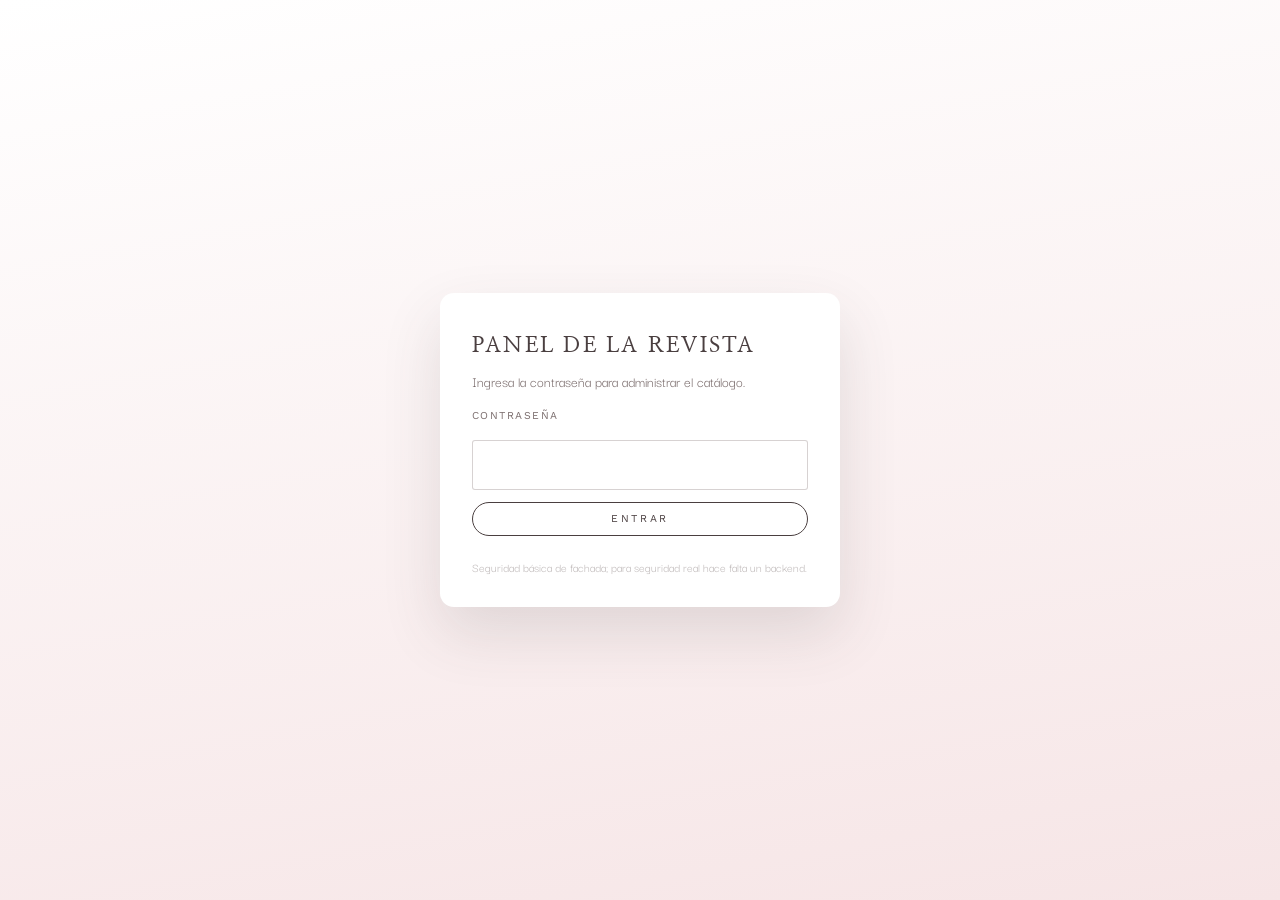
==== admin.html @ d322dc42 "Revista digital BY VAL: flipbook 3D, panel de administracion y compositor editorial Co-Authored-By: " ====
<!DOCTYPE html>
<html lang="es">
<head>
  <meta charset="UTF-8">
  <meta name="viewport" content="width=device-width, initial-scale=1">
  <title>Panel — Revista</title>
  <meta name="robots" content="noindex, nofollow">
  <link rel="icon" href="assets/favicon.svg" type="image/svg+xml">

  <link rel="preconnect" href="https://fonts.googleapis.com">
  <link rel="preconnect" href="https://fonts.gstatic.com" crossorigin>
  <link href="https://fonts.googleapis.com/css2?family=Caveat:wght@500;700&family=Darker+Grotesque:wght@300..700&family=Nanum+Myeongjo:wght@400;700&family=Work+Sans:wght@300..500&display=swap" rel="stylesheet">

  <!-- magazine.css primero: la vista previa usa exactamente los mismos estilos que la revista -->
  <link rel="stylesheet" href="css/magazine.css">
  <link rel="stylesheet" href="css/admin.css">
</head>
<body class="admin">

<!-- ══════════ LOGIN ══════════ -->
<!-- Seguridad básica de fachada: la clave vive en localStorage del navegador.
     Cualquiera con acceso al equipo puede verla. Para seguridad real
     hace falta un backend con usuarios y sesiones. -->
<section class="acceso" id="acceso">
  <form class="acceso__caja" id="formAcceso" autocomplete="off">
    <h1 class="acceso__titulo">Panel de la revista</h1>
    <p class="acceso__ayuda">Ingresa la contraseña para administrar el catálogo.</p>
    <label class="campo-rotulo" for="claveAcceso">Contraseña</label>
    <input class="campo" type="password" id="claveAcceso" required autocomplete="current-password">
    <p class="acceso__error" id="errorAcceso" hidden>Contraseña incorrecta.</p>
    <button class="boton boton--primario" type="submit">Entrar</button>
    <p class="acceso__nota">Seguridad básica de fachada; para seguridad real hace falta un backend.</p>
  </form>
</section>

<!-- ══════════ PANEL ══════════ -->
<div class="panel" id="panel" hidden>

  <aside class="lateral">
    <div class="lateral__marca">
      <span id="marcaLateral">Revista</span>
      <small>Panel</small>
    </div>
    <nav class="menu" aria-label="Secciones del panel">
      <button class="menu__item activo" data-vista="tablero">Resumen</button>
      <button class="menu__item" data-vista="productos">Productos</button>
      <button class="menu__item" data-vista="revista">Revista</button>
      <button class="menu__item" data-vista="ajustes">Ajustes</button>
      <button class="menu__item" data-vista="datos">Respaldo</button>
    </nav>
    <div class="lateral__pie">
      <a class="enlace-sutil" href="index.html" target="_blank" rel="noopener">Ver la revista ↗</a>
      <button class="enlace-sutil" id="btnSalir">Cerrar sesión</button>
    </div>
  </aside>

  <main class="contenido">

    <!-- ── RESUMEN ── -->
    <section class="vista activa" id="vista-tablero">
      <header class="vista__cabecera">
        <h2>Resumen</h2>
        <p>Cómo va tu catálogo hoy.</p>
      </header>

      <div class="tarjetas" id="tarjetasResumen"></div>

      <div class="dos-columnas">
        <div class="bloque">
          <h3 class="bloque__titulo">Lo más mirado</h3>
          <ol class="ranking" id="rankingProductos"></ol>
        </div>
        <div class="bloque">
          <h3 class="bloque__titulo">Páginas más vistas</h3>
          <ol class="ranking" id="rankingPaginas"></ol>
        </div>
      </div>
    </section>

    <!-- ── PRODUCTOS ── -->
    <section class="vista" id="vista-productos">
      <header class="vista__cabecera">
        <h2>Productos</h2>
        <p>Crea, edita y organiza las prendas del catálogo.</p>
        <button class="boton boton--primario" id="btnNuevoProducto">Nueva prenda</button>
      </header>

      <div class="productos-diseno">
        <div class="bloque bloque--lista">
          <input class="campo campo--busca" type="search" id="filtroProductos" placeholder="Buscar prenda…">
          <ul class="lista-productos" id="listaProductos"></ul>
        </div>

        <div class="bloque bloque--editor" id="editorProducto" hidden>
          <form id="formProducto" autocomplete="off">
            <div class="editor-columnas">

              <div class="editor-campos">
                <div class="fila">
                  <label class="campo-rotulo" for="pNombre">Nombre</label>
                  <input class="campo" id="pNombre" required maxlength="60">
                </div>

                <div class="fila">
                  <label class="campo-rotulo" for="pCorta">
                    Descripción breve <span class="contador" id="contadorCorta">0/90</span>
                  </label>
                  <input class="campo" id="pCorta" maxlength="90">
                </div>

                <div class="fila">
                  <label class="campo-rotulo" for="pLarga">Descripción larga</label>
                  <textarea class="campo" id="pLarga" rows="4"></textarea>
                </div>

                <div class="fila fila--doble">
                  <div>
                    <label class="campo-rotulo" for="pPrecio">Precio</label>
                    <input class="campo" id="pPrecio" type="number" min="0" step="1000" required>
                  </div>
                  <div>
                    <label class="campo-rotulo" for="pAntes">Precio anterior</label>
                    <input class="campo" id="pAntes" type="number" min="0" step="1000">
                  </div>
                </div>

                <div class="fila fila--doble">
                  <div>
                    <label class="campo-rotulo" for="pCategoria">Categoría</label>
                    <input class="campo" id="pCategoria" list="categorias">
                    <datalist id="categorias"></datalist>
                  </div>
                  <div>
                    <label class="campo-rotulo" for="pStock">Stock</label>
                    <input class="campo" id="pStock" type="number" min="0" step="1">
                  </div>
                </div>

                <div class="fila">
                  <label class="campo-rotulo" for="pTallas">Tallas <small>(separadas por coma)</small></label>
                  <input class="campo" id="pTallas" placeholder="XS, S, M, L">
                </div>

                <div class="fila">
                  <span class="campo-rotulo">Colores</span>
                  <div class="colores-editor" id="coloresEditor"></div>
                  <div class="color-nuevo">
                    <input type="color" id="colorHex" value="#E8829B" aria-label="Elegir color">
                    <input class="campo" id="colorNombre" placeholder="Nombre del color">
                    <button class="boton boton--linea" type="button" id="btnAgregarColor">Agregar</button>
                  </div>
                </div>

                <div class="fila fila--doble">
                  <div>
                    <label class="campo-rotulo" for="pEtiqueta">Etiqueta</label>
                    <select class="campo" id="pEtiqueta">
                      <option value="">Sin etiqueta</option>
                      <option>Nuevo</option>
                      <option>Últimas unidades</option>
                      <option>Oferta</option>
                    </select>
                  </div>
                  <div>
                    <span class="campo-rotulo">Visible</span>
                    <label class="interruptor">
                      <input type="checkbox" id="pVisible" checked>
                      <span></span> Se muestra en la revista
                    </label>
                  </div>
                </div>

                <div class="fila">
                  <span class="campo-rotulo">Fotos</span>
                  <div class="soltar" id="zonaSoltar" tabindex="0" role="button"
                       aria-label="Arrastra fotos aquí o toca para elegirlas">
                    <p>Arrastra tus fotos aquí</p>
                    <small>o toca para elegirlas · se ajustan solas a 1600 px</small>
                    <input type="file" id="archivoFotos" accept="image/*" multiple hidden>
                  </div>
                  <ul class="galeria" id="galeriaFotos"></ul>
                </div>

                <div class="acciones-editor">
                  <button class="boton boton--primario" type="submit">Guardar</button>
                  <button class="boton boton--linea" type="button" id="btnDuplicarProducto">Duplicar</button>
                  <button class="boton boton--peligro" type="button" id="btnBorrarProducto">Eliminar</button>
                  <button class="boton boton--linea" type="button" id="btnCancelarProducto">Cerrar</button>
                </div>
              </div>

              <div class="editor-vista">
                <span class="campo-rotulo">Vista previa en vivo</span>
                <div class="marco-previa">
                  <div class="previa" id="previaProducto"></div>
                </div>
              </div>

            </div>
          </form>
        </div>
      </div>
    </section>

    <!-- ── REVISTA (constructor de páginas) ── -->
    <section class="vista" id="vista-revista">
      <header class="vista__cabecera">
        <h2>Revista</h2>
        <p>Arrastra las páginas para cambiar el orden. El número de página se recalcula solo.</p>
        <div class="cabecera-acciones">
          <select class="campo campo--corto" id="tipoNuevaPagina">
            <option value="producto">Producto</option>
            <option value="editorial">Editorial</option>
            <option value="doble">Doble (lookbook)</option>
            <option value="indice">Índice</option>
            <option value="portada">Portada</option>
            <option value="contraportada">Contraportada</option>
          </select>
          <button class="boton boton--primario" id="btnAgregarPagina">Agregar página</button>
        </div>
      </header>

      <div class="dos-columnas dos-columnas--revista">
        <ol class="lista-paginas" id="listaPaginas"></ol>
        <div class="bloque bloque--editor" id="editorPagina" hidden>
          <h3 class="bloque__titulo" id="tituloEditorPagina">Página</h3>
          <div class="fila">
            <label class="campo-rotulo" for="pgSeccion">Nombre de la sección</label>
            <input class="campo" id="pgSeccion">
          </div>
          <div class="fila" data-solo="portada indice doble">
            <label class="campo-rotulo" for="pgTitulo">Título</label>
            <input class="campo" id="pgTitulo">
          </div>
          <div class="fila" data-solo="doble">
            <label class="campo-rotulo" for="pgSubtitulo">Subtítulo</label>
            <input class="campo" id="pgSubtitulo">
          </div>
          <div class="fila" data-solo="obsoleto">
            <label class="campo-rotulo" for="pgCita">Frase destacada</label>
            <input class="campo" id="pgCita">
          </div>
          <div class="fila" data-solo="obsoleto">
            <label class="campo-rotulo" for="pgTexto">Texto</label>
            <textarea class="campo" id="pgTexto" rows="5"></textarea>
          </div>
          <div class="fila" data-solo="obsoleto">
            <label class="campo-rotulo" for="pgFirma">Firma</label>
            <input class="campo" id="pgFirma">
          </div>
          <div class="fila" data-solo="producto">
            <label class="campo-rotulo" for="pgProducto">Prenda de esta página</label>
            <select class="campo" id="pgProducto"></select>
          </div>
          <div class="fila" data-solo="doble">
            <span class="campo-rotulo">Prendas del lookbook (hasta 4)</span>
            <div class="selector-multiple" id="pgProductos"></div>
          </div>
          <div class="fila" data-solo="portada editorial contraportada">
            <span class="campo-rotulo">Foto de fondo</span>
            <div class="soltar soltar--chica" id="zonaSoltarPagina" tabindex="0" role="button"
                 aria-label="Arrastra una foto de fondo">
              <p>Arrastra una foto</p>
              <input type="file" id="archivoPagina" accept="image/*" hidden>
            </div>
            <div class="previa-fondo" id="previaFondoPagina"></div>
          </div>
          <!-- ── COMPOSITOR EDITORIAL ── -->
          <div class="fila" data-solo="editorial">
            <span class="campo-rotulo">Diseño de la página</span>

            <div class="compositor">
              <div class="compositor__lienzo" id="lienzoEditor" tabindex="0"
                   aria-label="Lienzo de la página: arrastra los bloques para moverlos"></div>

              <div class="compositor__barra">
                <select class="campo campo--corto" id="plantillaPagina">
                  <option value="">Empezar desde una plantilla…</option>
                </select>
                <button class="boton boton--linea" type="button" id="btnAgregarTexto">+ Texto</button>
                <button class="boton boton--linea" type="button" id="btnAgregarFoto">+ Foto</button>
              </div>

              <div class="compositor__fondo">
                <div class="fila--doble">
                  <div>
                    <label class="campo-rotulo" for="fondoColor">Color de fondo</label>
                    <select class="campo" id="fondoColor"></select>
                  </div>
                  <div>
                    <label class="campo-rotulo" for="fondoVelo">Aclarar la foto de fondo</label>
                    <input class="rango" type="range" id="fondoVelo" min="0" max="90" step="5">
                  </div>
                </div>
              </div>

              <!-- Controles del bloque seleccionado -->
              <div class="inspector" id="inspector" hidden>
                <div class="inspector__cabecera">
                  <strong id="inspectorTitulo">Bloque</strong>
                  <span class="inspector__acciones">
                    <button class="mini" type="button" id="btnBloqueAtras" title="Enviar atrás">⤓</button>
                    <button class="mini" type="button" id="btnBloqueFrente" title="Traer al frente">⤒</button>
                    <button class="mini" type="button" id="btnBloqueCopiar" title="Duplicar">⧉</button>
                    <button class="mini mini--peligro" type="button" id="btnBloqueBorrar" title="Eliminar">🗑</button>
                  </span>
                </div>

                <div data-bloque="texto">
                  <label class="campo-rotulo" for="bqTexto">Texto <small>(Enter parte la línea)</small></label>
                  <textarea class="campo" id="bqTexto" rows="3"></textarea>
                  <div class="fila--doble" style="margin-top:12px">
                    <div>
                      <label class="campo-rotulo" for="bqEstilo">Tipografía</label>
                      <select class="campo" id="bqEstilo"></select>
                    </div>
                    <div>
                      <label class="campo-rotulo" for="bqColor">Color de letra</label>
                      <select class="campo" id="bqColor"></select>
                    </div>
                  </div>
                  <div class="fila--doble" style="margin-top:12px">
                    <div>
                      <label class="campo-rotulo" for="bqTam">Tamaño <span id="valTam"></span></label>
                      <input class="rango" type="range" id="bqTam" min="1" max="30" step="0.5">
                    </div>
                    <div>
                      <label class="campo-rotulo" for="bqAlinear">Alineación</label>
                      <select class="campo" id="bqAlinear"></select>
                    </div>
                  </div>
                </div>

                <div data-bloque="foto">
                  <label class="campo-rotulo">Foto del bloque</label>
                  <div class="soltar soltar--chica" id="zonaSoltarBloque" tabindex="0" role="button"
                       aria-label="Arrastra una foto para este bloque">
                    <p>Arrastra una foto o toca aquí</p>
                    <input type="file" id="archivoBloque" accept="image/*" hidden>
                  </div>
                  <p class="bloque__texto" style="margin:8px 0 0">
                    Toca sobre la foto en el lienzo para elegir qué parte se ve.
                  </p>
                  <label class="interruptor" style="margin-top:10px">
                    <input type="checkbox" id="bqRedondo"><span></span> Recortar en círculo
                  </label>
                </div>

                <div class="fila--doble" style="margin-top:12px">
                  <div>
                    <label class="campo-rotulo" for="bqAncho">Ancho <span id="valAncho"></span></label>
                    <input class="rango" type="range" id="bqAncho" min="5" max="100" step="1">
                  </div>
                  <div>
                    <label class="campo-rotulo" for="bqRotar">Inclinación <span id="valRotar"></span></label>
                    <input class="rango" type="range" id="bqRotar" min="-20" max="20" step="1">
                  </div>
                </div>
                <div data-bloque="foto">
                  <label class="campo-rotulo" for="bqAlto">Alto <span id="valAlto"></span></label>
                  <input class="rango" type="range" id="bqAlto" min="5" max="100" step="1">
                </div>
              </div>
            </div>
          </div>

          <div class="fila">
            <label class="interruptor">
              <input type="checkbox" id="pgVisible" checked>
              <span></span> Página publicada
            </label>
          </div>
          <div class="acciones-editor">
            <button class="boton boton--primario" id="btnGuardarPagina">Guardar página</button>
            <button class="boton boton--linea" id="btnCerrarPagina">Cerrar</button>
          </div>
        </div>
      </div>
    </section>

    <!-- ── AJUSTES ── -->
    <section class="vista" id="vista-ajustes">
      <header class="vista__cabecera">
        <h2>Ajustes</h2>
        <p>Datos de tu marca y de contacto.</p>
      </header>

      <form class="bloque bloque--formulario" id="formAjustes" autocomplete="off">
        <div class="fila fila--doble">
          <div><label class="campo-rotulo" for="cMarca">Nombre de la marca</label><input class="campo" id="cMarca"></div>
          <div><label class="campo-rotulo" for="cTemporada">Temporada</label><input class="campo" id="cTemporada"></div>
        </div>
        <div class="fila">
          <label class="campo-rotulo" for="cLema">Lema de portada</label><input class="campo" id="cLema">
        </div>
        <div class="fila fila--doble">
          <div>
            <label class="campo-rotulo" for="cWhatsapp">WhatsApp <small>(indicativo + número, sin espacios)</small></label>
            <input class="campo" id="cWhatsapp" inputmode="numeric" placeholder="573001234567">
          </div>
          <div><label class="campo-rotulo" for="cCorreo">Correo</label><input class="campo" id="cCorreo" type="email"></div>
        </div>
        <div class="fila">
          <label class="campo-rotulo" for="cMensaje">
            Mensaje de WhatsApp <small>puedes usar {marca}, {producto} y {precio}</small>
          </label>
          <input class="campo" id="cMensaje">
        </div>
        <div class="fila fila--doble">
          <div><label class="campo-rotulo" for="cInstagram">Instagram</label><input class="campo" id="cInstagram"></div>
          <div><label class="campo-rotulo" for="cTiktok">TikTok</label><input class="campo" id="cTiktok"></div>
        </div>
        <div class="fila fila--doble">
          <div><label class="campo-rotulo" for="cCiudad">Ciudad</label><input class="campo" id="cCiudad"></div>
          <div><label class="campo-rotulo" for="cHorarios">Horarios</label><input class="campo" id="cHorarios"></div>
        </div>
        <div class="fila fila--doble">
          <div>
            <label class="campo-rotulo" for="cMoneda">Moneda</label>
            <select class="campo" id="cMoneda">
              <option value="COP">Peso colombiano (COP)</option>
              <option value="MXN">Peso mexicano (MXN)</option>
              <option value="ARS">Peso argentino (ARS)</option>
              <option value="CLP">Peso chileno (CLP)</option>
              <option value="PEN">Sol peruano (PEN)</option>
              <option value="USD">Dólar (USD)</option>
              <option value="EUR">Euro (EUR)</option>
            </select>
          </div>
          <div>
            <label class="campo-rotulo" for="cSegundos">Segundos por página en lectura automática</label>
            <input class="campo" id="cSegundos" type="number" min="2" max="30">
          </div>
        </div>

        <h3 class="bloque__titulo">Contraseña del panel</h3>
        <div class="fila fila--doble">
          <div><label class="campo-rotulo" for="cClave1">Nueva contraseña</label><input class="campo" id="cClave1" type="password" autocomplete="new-password"></div>
          <div><label class="campo-rotulo" for="cClave2">Repítela</label><input class="campo" id="cClave2" type="password" autocomplete="new-password"></div>
        </div>

        <div class="acciones-editor">
          <button class="boton boton--primario" type="submit">Guardar ajustes</button>
        </div>
      </form>
    </section>

    <!-- ── RESPALDO ── -->
    <section class="vista" id="vista-datos">
      <header class="vista__cabecera">
        <h2>Respaldo</h2>
        <p>Publica tu catálogo, guarda una copia o pásala a otro computador.</p>
      </header>

      <div class="bloque" style="margin-bottom:22px">
        <h3 class="bloque__titulo">Publicar para compartir el link</h3>
        <p class="bloque__texto">
          Tus prendas viven en <strong>este</strong> navegador. Para que se vean en
          el celular de tus clientas hay que publicarlas. Son tres pasos:
        </p>
        <ol class="pasos">
          <li>Toca <strong>Generar datos.json</strong>. Se descarga un archivo.</li>
          <li>Mételo en la carpeta del proyecto, al lado de <code>index.html</code>.</li>
          <li>Vuelve a subir la carpeta a Netlify. Listo: el link ya muestra tu catálogo.</li>
        </ol>
        <button class="boton boton--primario" id="btnPublicar">Generar datos.json</button>
        <p class="bloque__texto" id="pesoPublicar" style="margin:12px 0 0"></p>
      </div>

      <div class="dos-columnas">
        <div class="bloque">
          <h3 class="bloque__titulo">Exportar</h3>
          <p class="bloque__texto">Descarga un archivo <code>.json</code> con productos, páginas, ajustes y fotos.</p>
          <button class="boton boton--primario" id="btnExportar">Descargar respaldo</button>
        </div>
        <div class="bloque">
          <h3 class="bloque__titulo">Importar</h3>
          <p class="bloque__texto">Reemplaza el contenido actual con el de un respaldo.</p>
          <input type="file" id="archivoImportar" accept="application/json" hidden>
          <button class="boton boton--linea" id="btnImportar">Elegir archivo…</button>
        </div>
      </div>

      <div class="bloque bloque--peligro">
        <h3 class="bloque__titulo">Volver al contenido de ejemplo</h3>
        <p class="bloque__texto">Borra tus productos y páginas y deja la revista como venía al principio.</p>
        <button class="boton boton--peligro" id="btnRestablecer">Restablecer</button>
      </div>
    </section>

  </main>
</div>

<!-- ══════════ MODAL DE RECORTE ══════════ -->
<div class="modal" id="modalRecorte" role="dialog" aria-modal="true" aria-labelledby="tituloRecorte" hidden>
  <div class="modal__caja">
    <button class="modal__cerrar" data-cerrar aria-label="Cerrar">&times;</button>
    <h2 class="modal__titulo" id="tituloRecorte">Ajusta la foto</h2>
    <p class="modal__ayuda">Arrastra la imagen para elegir qué parte se ve. Relación de revista 3:4.</p>
    <div class="recorte" id="marcoRecorte">
      <img id="imgRecorte" alt="Foto que estás recortando">
    </div>
    <label class="campo-rotulo" for="zoomRecorte">Acercar</label>
    <input type="range" id="zoomRecorte" min="100" max="260" value="100" class="rango">
    <div class="modal__pie">
      <span class="modal__total" id="infoRecorte"></span>
      <button class="boton boton--primario" id="btnAplicarRecorte">Usar esta foto</button>
    </div>
  </div>
</div>

<!-- ══════════ MODAL DE CONFIRMACIÓN ══════════ -->
<div class="modal" id="modalConfirmar" role="dialog" aria-modal="true" aria-labelledby="tituloConfirmar" hidden>
  <div class="modal__caja modal__caja--angosta">
    <h2 class="modal__titulo" id="tituloConfirmar">¿Seguro?</h2>
    <p class="modal__ayuda" id="textoConfirmar"></p>
    <div class="modal__pie modal__pie--derecha">
      <button class="boton boton--linea" id="btnNo">Cancelar</button>
      <button class="boton boton--peligro" id="btnSi">Sí, continuar</button>
    </div>
  </div>
</div>

<div class="tostadas" id="tostadas" role="status" aria-live="polite"></div>

<script type="module" src="js/admin.js"></script>
</body>
</html>
---- css/magazine.css ----
/* ═══════════════════════════════════════════════════════════════
   REVISTA DIGITAL — maquetación y motor visual de páginas
   Identidad tomada de byvalstore.com: fondo claro, tipografía
   Nanum Myeongjo + Darker Grotesque, rosa palo y grises cálidos.
   Todos los colores viven en :root. No escribir colores sueltos.
   ═══════════════════════════════════════════════════════════════ */

:root{
  /* ── Paleta BY VAL, en clave pastel ────────────────────────── */
  --rosa-palo:   #F2D8D8;   /* color de marca */
  --rosa-claro:  #FCEFEF;   /* fondos muy suaves */
  --crema:       #FDF6F0;   /* blanco cálido */
  --lila:        #E9DDF3;   /* pastel */
  --cielo:       #DCE8F5;   /* pastel */
  --menta:       #DFEEE5;   /* pastel */
  --mantequilla: #FBEBCB;   /* pastel */
  --gris-marca:  #7A6C6C;   /* secundario, rótulos, botones */
  --tinta:       #4A3F40;   /* texto principal */
  --papel:       #FFFFFF;   /* la hoja de la revista */
  --acento:      #A4626F;   /* rosa profundo: precios y énfasis */
  --vivo:        #E8845E;   /* durazno quemado: etiquetas de oferta */

  /* ── Derivados con transparencia (siempre por variable) ────── */
  --tinta-04: rgba(74,63,64,.04);
  --tinta-08: rgba(74,63,64,.08);
  --tinta-14: rgba(74,63,64,.14);
  --tinta-22: rgba(74,63,64,.22);
  --tinta-40: rgba(74,63,64,.40);
  --tinta-60: rgba(74,63,64,.60);
  --tinta-85: rgba(74,63,64,.85);

  --papel-14: rgba(255,255,255,.14);
  --papel-40: rgba(255,255,255,.40);
  --papel-70: rgba(255,255,255,.70);
  --papel-92: rgba(255,255,255,.92);

  --rosa-40:  rgba(242,216,216,.40);
  --rosa-75:  rgba(242,216,216,.75);
  --gris-14:  rgba(122,108,108,.16);
  --gris-28:  rgba(122,108,108,.30);
  --gris-45:  rgba(122,108,108,.48);

  /* Velo claro sobre las fotos: aclara en vez de oscurecer */
  --velo-claro: linear-gradient(to top,
                  rgba(255,255,255,.92) 0%,
                  rgba(252,239,239,.62) 42%,
                  rgba(255,255,255,.10) 78%,
                  transparent 100%);
  --velo-modal: rgba(74,63,64,.32);

  /* Fondo de la escena: blanco que cae en rosa palo */
  --fondo-a: #FFFFFF;
  --fondo-b: #FDF7F7;
  --fondo-c: #F6E5E6;

  /* Sombras suaves, nunca duras */
  --sombra-suave: 0 10px 30px var(--tinta-08);
  --sombra-libro: 0 26px 60px var(--tinta-14);

  /* ── Medidas y ritmo ───────────────────────────────────────── */
  --dur-hoja: 800ms;
  --ease-hoja: cubic-bezier(.645,.045,.355,1);
  --radio: 3px;
  --radio-suave: 14px;

  /* Alto que ocupan las barras de arriba y abajo. Bájalo si quieres
     la revista todavía más grande; súbelo si te queda apretada. */
  --cromo: 112px;

  /* ── Tipografías BY VAL ────────────────────────────────────── */
  --serif:    "Nanum Myeongjo", Georgia, serif;      /* titulares de revista */
  --sans:     "Darker Grotesque", system-ui, sans-serif;  /* texto corrido */
  --etiqueta: "Work Sans", system-ui, sans-serif;    /* rótulos en mayúsculas */
  --mano:     "Caveat", "Segoe Script", cursive;     /* caligrafía */

  color-scheme: light;
}

/* Propiedad animable que impulsa la sombra dinámica de la hoja */
@property --p{ syntax:'<number>'; inherits:true; initial-value:0; }

*, *::before, *::after{ box-sizing:border-box; }

/* Varias reglas de abajo usan display:grid/flex, que le ganaría al atributo
   [hidden]. Esta línea garantiza que "hidden" siempre esconda de verdad. */
[hidden]{ display:none !important; }

html,body{ height:100%; }

body{
  margin:0;
  font-family:var(--sans);
  font-size:17px;                     /* Darker Grotesque es estrecha: pide cuerpo */
  color:var(--tinta);
  background:linear-gradient(170deg, var(--fondo-a) 0%, var(--fondo-b) 55%, var(--fondo-c) 100%);
  overflow:hidden;
  -webkit-tap-highlight-color:transparent;
}

button{ font-family:inherit; color:inherit; }

:focus-visible{
  outline:2px solid var(--acento);
  outline-offset:3px;
  border-radius:var(--radio);
}

/* ═══════════ PANTALLA DE CARGA ═══════════ */
.cargando{
  position:fixed; inset:0; z-index:90;
  display:grid; place-content:center; justify-items:center; gap:22px;
  background:var(--papel);
  transition:opacity .6s ease, visibility .6s;
}
.cargando.oculta{ opacity:0; visibility:hidden; }
.cargando__logo{ width:170px; height:100px; }
.cargando__logo .trazo{
  fill:none; stroke:var(--tinta); stroke-width:3;
  stroke-linecap:round; stroke-linejoin:round;
  stroke-dasharray:400; stroke-dashoffset:400;
  animation:dibujar 1.8s var(--ease-hoja) forwards;
}
.cargando__logo .trazo--2{ animation-delay:.35s; stroke:var(--gris-marca); }
@keyframes dibujar{ to{ stroke-dashoffset:0; } }
.cargando__texto{
  margin:0; font-family:var(--etiqueta);
  font-size:.72rem; letter-spacing:.32em; text-transform:uppercase;
  color:var(--gris-marca);
}
.cargando__barra{ width:180px; height:2px; background:var(--rosa-palo); overflow:hidden; }
.cargando__barra span{
  display:block; height:100%; width:40%; background:var(--gris-marca);
  animation:correr 1.2s ease-in-out infinite;
}
@keyframes correr{ 0%{transform:translateX(-100%)} 100%{transform:translateX(350%)} }

/* ═══════════ ESTRUCTURA GENERAL ═══════════ */
.escena{
  position:fixed; inset:0;
  display:grid; grid-template-rows:auto 1fr auto;
  opacity:0; transition:opacity .5s ease;
}
.escena.visible{ opacity:1; }

.barra{
  display:flex; align-items:center; gap:12px;
  padding:9px clamp(10px, 2.5vw, 26px);
  z-index:20;
}
.barra--arriba{ justify-content:space-between; }
.barra--abajo{ justify-content:center; gap:16px; }

.barra__marca{
  font-family:var(--serif); font-weight:700;
  font-size:clamp(.95rem, 2vw, 1.2rem);
  letter-spacing:.3em; text-transform:uppercase; color:var(--tinta);
  white-space:nowrap; overflow:hidden; text-overflow:ellipsis;
}
.barra__acciones{ display:flex; gap:4px; flex-wrap:wrap; justify-content:flex-end; }

.icono{
  position:relative;
  width:36px; height:36px; display:grid; place-items:center;
  border:1px solid var(--gris-14); border-radius:50%;
  background:transparent; cursor:pointer; color:var(--gris-marca);
  transition:background .25s ease, border-color .25s ease, color .25s ease;
}
.icono:hover{ background:var(--rosa-palo); border-color:var(--rosa-palo); color:var(--tinta); }
.icono svg{ width:17px; height:17px; fill:none; stroke:currentColor; stroke-width:1.5; stroke-linecap:round; stroke-linejoin:round; }
.icono.activo{ background:var(--gris-marca); border-color:var(--gris-marca); color:var(--papel); }
.icono.mudo .ondas{ opacity:.15; }
.icono__globo{
  position:absolute; top:-3px; right:-3px; min-width:17px; height:17px; padding:0 4px;
  display:grid; place-items:center; border-radius:9px;
  background:var(--acento); color:var(--papel);
  font-family:var(--etiqueta); font-size:.6rem; font-weight:500;
}

.texto-boton{
  background:none; border:none; cursor:pointer; font-family:var(--etiqueta);
  font-size:.66rem; letter-spacing:.22em; text-transform:uppercase;
  color:var(--gris-marca); transition:color .25s ease;
}
.texto-boton:hover{ color:var(--tinta); }

/* ═══════════ ESCENARIO Y LIBRO ═══════════ */
.escenario{
  position:relative;
  display:grid; place-items:center;
  padding:0 clamp(4px, 3vw, 56px);
  perspective:2600px;
  perspective-origin:50% 45%;
  overflow:hidden;
}

/* El libro toma toda la altura que le dejan las barras.
   Dos páginas 3:4 lado a lado = una proporción 3:2. */
.libro-marco{
  position:relative;
  width:min(98vw, calc((100dvh - var(--cromo)) * 1.5));
  aspect-ratio:3 / 2;
  transform-style:preserve-3d;
}

.libro{
  position:absolute; inset:0;
  transform-style:preserve-3d;
  transition:transform var(--dur-hoja) var(--ease-hoja);
  outline-offset:8px;
}
/* Libro cerrado: la portada ocupa la mitad derecha, así que corremos
   el libro media página a la izquierda para que quede centrada. */
.libro.cerrado{ transform:translateX(-25%); }
.libro.terminado{ transform:translateX(25%); }

.libro__sombra{
  position:absolute; left:8%; right:8%; bottom:-4%; height:7%;
  background:radial-gradient(50% 50% at 50% 50%, var(--tinta-22), transparent 72%);
  filter:blur(14px); pointer-events:none;
}

/* --- LA HOJA --- */
.hoja{
  position:absolute; top:0; left:50%;
  width:50%; height:100%;
  transform-origin:left center;
  transform-style:preserve-3d;
  transition:transform var(--dur-hoja) var(--ease-hoja), --p var(--dur-hoja) var(--ease-hoja);
  --p:0;
}
.hoja.pasada{ transform:rotateY(-180deg); --p:1; }
.hoja.arrastrando{ transition:none; visibility:visible !important; }
.hoja.animando{ will-change:transform; }

/* Modo móvil: una sola página por hoja, a ancho completo */
.libro.simple .hoja{ left:0; width:100%; }
.libro.simple.cerrado,
.libro.simple.terminado{ transform:none; }

.cara{
  position:absolute; inset:0;
  backface-visibility:hidden;
  -webkit-backface-visibility:hidden;
  overflow:hidden;
  background:var(--papel);
  box-shadow:inset 0 0 40px var(--tinta-04);
}
.cara--frente{ border-radius:0 var(--radio-suave) var(--radio-suave) 0; }
.cara--reverso{ transform:rotateY(180deg); border-radius:var(--radio-suave) 0 0 var(--radio-suave); }
.libro.simple .cara--frente{ border-radius:var(--radio-suave); }

/* Curvatura de papel: el lomo se oscurece hacia el centro del libro */
.cara::after{
  content:''; position:absolute; inset:0; pointer-events:none; z-index:6;
  background:linear-gradient(to left, var(--tinta-14) 0%, transparent 9%, transparent 100%);
}
.cara--frente::after{ background:linear-gradient(to right, var(--tinta-14) 0%, transparent 9%, transparent 100%); }

/* Textura de papel (ruido SVG, opacidad muy baja) */
.cara::before{
  content:''; position:absolute; inset:0; pointer-events:none; z-index:5; opacity:.035;
  background-image:url("data:image/svg+xml,%3Csvg xmlns='http://www.w3.org/2000/svg' width='140' height='140'%3E%3Cfilter id='r'%3E%3CfeTurbulence type='fractalNoise' baseFrequency='.85' numOctaves='3'/%3E%3C/filter%3E%3Crect width='140' height='140' filter='url(%23r)'/%3E%3C/svg%3E");
}

/* Sombra dinámica que barre la hoja durante el giro */
.hoja__brillo{
  position:absolute; inset:0; z-index:7; pointer-events:none;
  background:linear-gradient(to left, var(--tinta-40), transparent 55%);
  opacity:calc(var(--p) * 1.6);
}
.cara--reverso .hoja__brillo{
  background:linear-gradient(to right, var(--tinta-40), transparent 55%);
  opacity:calc((1 - var(--p)) * 1.6);
}

/* ═══════════ FLECHAS ═══════════ */
.flecha{
  position:absolute; top:50%; transform:translateY(-50%);
  width:46px; height:46px; display:grid; place-items:center;
  border:1px solid var(--gris-14); border-radius:50%;
  background:var(--papel-92); cursor:pointer; z-index:15; color:var(--gris-marca);
  transition:background .25s ease, transform .25s ease, opacity .25s ease, color .25s ease;
}
.flecha:hover{ background:var(--rosa-palo); color:var(--tinta); transform:translateY(-50%) scale(1.08); }
.flecha svg{ width:22px; height:22px; fill:none; stroke:currentColor; stroke-width:1.3; stroke-linecap:round; stroke-linejoin:round; }
.flecha--izq{ left:clamp(2px, 1vw, 14px); }
.flecha--der{ right:clamp(2px, 1vw, 14px); }
.flecha[disabled]{ opacity:.2; pointer-events:none; }

/* ═══════════ DESLIZADOR DE PÁGINAS ═══════════ */
.barra__folio{
  font-family:var(--etiqueta); font-size:.66rem; letter-spacing:.18em;
  color:var(--gris-marca); min-width:74px; text-align:right; font-variant-numeric:tabular-nums;
}
.deslizador{ position:relative; flex:1; max-width:520px; }
.deslizador input[type=range]{
  width:100%; appearance:none; background:transparent; cursor:pointer; margin:0;
}
.deslizador input[type=range]::-webkit-slider-runnable-track{ height:2px; background:var(--gris-14); }
.deslizador input[type=range]::-moz-range-track{ height:2px; background:var(--gris-14); }
.deslizador input[type=range]::-webkit-slider-thumb{
  appearance:none; width:13px; height:13px; margin-top:-5.5px; border-radius:50%;
  background:var(--tinta); border:2px solid var(--papel);
  box-shadow:0 0 0 3px var(--rosa-75);
}
.deslizador input[type=range]::-moz-range-thumb{
  width:13px; height:13px; border-radius:50%;
  background:var(--tinta); border:2px solid var(--papel);
}
.miniatura{
  position:absolute; bottom:28px; width:120px; height:160px;
  transform:translateX(-50%);
  border:1px solid var(--gris-14); border-radius:var(--radio);
  background:var(--papel); overflow:hidden; pointer-events:none;
  box-shadow:var(--sombra-suave);
}
.miniatura__lienzo{ width:600px; height:800px; transform:scale(.2); transform-origin:top left; }

/* ═══════════ INVITACIÓN A ABRIR ═══════════ */
.invitacion{
  position:fixed; inset:0; z-index:40;
  display:grid; place-items:end center; padding-bottom:9vh;
  animation:aparecer .8s ease .2s both;
  pointer-events:none;              /* deja pasar los clics a la barra de arriba */
}
@keyframes aparecer{ from{opacity:0} to{opacity:1} }
.invitacion__boton{
  pointer-events:auto;
  display:flex; align-items:center; gap:14px;
  padding:12px 24px; border:none; background:none; cursor:pointer;
  font-family:var(--etiqueta);
  font-size:.7rem; letter-spacing:.34em; text-transform:uppercase;
  color:var(--tinta);
  animation:latir 2.4s ease-in-out infinite;
}
.invitacion__linea{ width:42px; height:1px; background:var(--gris-marca); }
@keyframes latir{ 0%,100%{opacity:.5} 50%{opacity:1} }

/* ═══════════════════════════════════════════════════════════════
   CONTENIDO DE LAS PÁGINAS
   ═══════════════════════════════════════════════════════════════ */
.pagina{
  position:absolute; inset:0; z-index:2;
  display:flex; flex-direction:column;
  color:var(--tinta); background:var(--papel);
  container-type:inline-size;
  font-size:clamp(12px, 2.8cqw, 19px);
}
.pagina__medio{ position:absolute; inset:0; overflow:hidden; }
.pagina__medio img{ width:100%; height:100%; object-fit:cover; display:block; }
.pagina__velo{
  position:absolute; inset:0;
  background:var(--velo-claro);
}

/* Filete fino interior de todas las páginas */
.pagina__filete{
  position:absolute; inset:3.5cqw; border:1px solid var(--gris-28);
  pointer-events:none; z-index:3;
}
/* Nombre de sección en vertical al margen */
.pagina__seccion{
  position:absolute; top:50%; left:1.6cqw; z-index:4;
  transform:translateY(-50%) rotate(180deg); writing-mode:vertical-rl;
  font-family:var(--etiqueta);
  font-size:.58em; letter-spacing:.4em; text-transform:uppercase;
  color:var(--gris-marca);
}
.pagina--par .pagina__seccion{
  left:auto; right:1.6cqw; transform:translateY(-50%); writing-mode:vertical-rl;
}
/* Número de página (folio) */
.pagina__folio{
  position:absolute; bottom:2.2cqw; left:50%; transform:translateX(-50%); z-index:4;
  font-family:var(--serif); font-size:.7em; letter-spacing:.16em; color:var(--gris-marca);
}
.pagina--oscura .pagina__seccion,
.pagina--oscura .pagina__folio{ color:var(--papel-70); }
.pagina--oscura .pagina__filete{ border-color:var(--papel-40); }

.pagina__cuerpo{
  position:relative; z-index:4; flex:1;
  display:flex; flex-direction:column;
  padding:7cqw 6.5cqw 8cqw;
}

/* --- Portada --- */
.portada{ color:var(--tinta); }
.portada__cuerpo{ justify-content:space-between; align-items:center; text-align:center; }
.portada__marca{
  font-family:var(--serif); font-weight:700;
  font-size:2.7em; line-height:1.05; letter-spacing:.2em; text-transform:uppercase;
  cursor:pointer; background:none; border:none; color:inherit;
  text-shadow:0 2px 24px var(--papel-92);
}
.portada__temporada{
  font-family:var(--etiqueta);
  font-size:.66em; letter-spacing:.46em; text-transform:uppercase; margin-top:1.4em;
  color:var(--acento);
}
.portada__pie{
  font-family:var(--etiqueta);
  font-size:.6em; letter-spacing:.3em; text-transform:uppercase; color:var(--gris-marca);
}
.portada__lema{
  font-family:var(--serif); font-size:1.15em; line-height:1.6; max-width:15em;
}

/* --- Índice --- */
.indice__titulo{
  font-family:var(--serif); font-weight:700;
  font-size:2em; letter-spacing:.14em; text-transform:uppercase; margin:0 0 .25em;
}
.indice__sub{
  font-family:var(--etiqueta);
  font-size:.62em; letter-spacing:.3em; text-transform:uppercase; color:var(--gris-marca);
  margin:0 0 2em;
}
.indice__lista{ list-style:none; margin:0; padding:0; display:flex; flex-direction:column; }
.indice__fila{
  display:flex; align-items:baseline; gap:.6em; width:100%;
  padding:.8em 0; background:none; border:none; border-bottom:1px solid var(--tinta-08);
  cursor:pointer; text-align:left; color:inherit;
  transition:color .25s ease, padding-left .25s ease;
}
.indice__fila:hover{ color:var(--acento); padding-left:.5em; }
.indice__nombre{ font-family:var(--serif); font-size:1.05em; }
.indice__puntos{ flex:1; border-bottom:1px dotted var(--gris-28); transform:translateY(-.25em); }
.indice__num{ font-family:var(--etiqueta); font-size:.78em; letter-spacing:.08em; color:var(--gris-marca); font-variant-numeric:tabular-nums; }

/* --- Editorial --- */
.editorial{ color:var(--tinta); }
.editorial__cuerpo{ justify-content:flex-end; }
.editorial__cita{
  font-family:var(--serif); font-size:1.75em; line-height:1.35;
  margin:0 0 .55em; max-width:12em;
  text-shadow:0 2px 20px var(--papel-92);
}
.editorial__texto{ font-size:.92em; line-height:1.7; max-width:22em; color:var(--gris-marca); }
.editorial__texto::first-letter{
  float:left; font-family:var(--serif); font-size:3em; line-height:.85;
  padding:.06em .14em 0 0; color:var(--acento);
}
.editorial__firma{
  margin-top:1.4em; font-family:var(--etiqueta);
  font-size:.6em; letter-spacing:.3em; text-transform:uppercase; color:var(--acento);
}

/* --- Producto --- */
.producto__foto{
  position:relative; flex:1; min-height:0; overflow:hidden;
  border-radius:var(--radio); background:var(--rosa-claro);
  cursor:zoom-in;
}
.producto__foto img{ width:100%; height:100%; object-fit:cover; display:block; }
.producto__etiqueta{
  position:absolute; top:.9em; left:.9em; z-index:3;
  padding:.4em .9em; border-radius:999px;
  background:var(--rosa-palo); color:var(--tinta);
  font-family:var(--etiqueta); font-size:.55em; letter-spacing:.2em; text-transform:uppercase;
}
.producto__corazon{
  position:absolute; top:.7em; right:.7em; z-index:3;
  width:2.2em; height:2.2em; display:grid; place-items:center;
  border:none; border-radius:50%; cursor:pointer;
  background:var(--papel-92); box-shadow:var(--sombra-suave);
  transition:transform .25s var(--ease-hoja);
}
.producto__corazon svg{ width:1.1em; height:1.1em; fill:none; stroke:var(--tinta); stroke-width:1.6; }
.producto__corazon.marcado svg{ fill:var(--acento); stroke:var(--acento); }
.producto__corazon.marcado{ animation:pulso .55s var(--ease-hoja); }
@keyframes pulso{ 0%{transform:scale(1)} 40%{transform:scale(1.35)} 100%{transform:scale(1)} }

/* Lupa de aumento en escritorio */
.lupa{
  position:absolute; width:9em; height:9em; border-radius:50%; z-index:4;
  border:2px solid var(--papel); box-shadow:var(--sombra-suave);
  background-repeat:no-repeat; pointer-events:none; opacity:0;
  transition:opacity .2s ease;
}
.producto__foto:hover .lupa{ opacity:1; }

.producto__info{ padding-top:1.2em; }
.producto__categoria{
  font-family:var(--etiqueta);
  font-size:.55em; letter-spacing:.34em; text-transform:uppercase; color:var(--gris-marca);
}
.producto__nombre{
  font-family:var(--serif); font-weight:700;
  font-size:1.7em; line-height:1.15; letter-spacing:.02em; margin:.3em 0 .35em;
}
.producto__desc{ font-size:.9em; line-height:1.65; color:var(--gris-marca); margin:0 0 .9em; }
.producto__precios{ display:flex; align-items:baseline; gap:.6em; margin-bottom:.9em; }
.producto__precio{ font-family:var(--serif); font-size:1.35em; color:var(--acento); }
.producto__antes{ font-size:.85em; text-decoration:line-through; color:var(--gris-45); }

.producto__opciones{ display:flex; flex-wrap:wrap; gap:1.4em; margin-bottom:1.2em; }
.opcion__rotulo{
  font-family:var(--etiqueta);
  font-size:.54em; letter-spacing:.26em; text-transform:uppercase; color:var(--gris-marca);
  display:block; margin-bottom:.6em;
}
.tallas{ display:flex; gap:.4em; flex-wrap:wrap; }
.talla{
  min-width:2.1em; padding:.32em .55em; text-align:center;
  border:1px solid var(--gris-28); border-radius:var(--radio);
  font-family:var(--etiqueta); font-size:.62em; letter-spacing:.08em;
}
.colores{ display:flex; gap:.5em; }
.color-punto{
  width:1.3em; height:1.3em; border-radius:50%;
  border:1px solid var(--gris-28); box-shadow:0 0 0 2px var(--papel) inset;
}

/* Botones al estilo BY VAL: contorno que se rellena al pasar el mouse */
.boton{
  display:inline-flex; align-items:center; gap:.6em; justify-content:center;
  padding:.9em 1.8em; border:1px solid var(--gris-marca); border-radius:999px;
  background:transparent; color:var(--gris-marca);
  font-family:var(--etiqueta); font-size:.62em; letter-spacing:.26em; text-transform:uppercase;
  cursor:pointer; text-decoration:none;
  transition:background .3s ease, color .3s ease, border-color .3s ease, transform .3s ease;
}
.boton:hover{ background:var(--gris-marca); color:var(--papel); }
.boton--primario{ border-color:var(--tinta); color:var(--tinta); }
.boton--primario:hover{ background:var(--tinta); color:var(--papel); transform:translateY(-1px); }
.boton--linea{ border-color:var(--gris-28); }
.boton--fantasma{ border-color:var(--gris-28); color:var(--tinta); background:var(--papel-70); }
.boton--fantasma:hover{ background:var(--rosa-palo); color:var(--tinta); }

/* --- Página doble tipo lookbook (composición asimétrica) --- */
.doble__cuerpo{ padding:6cqw 5.5cqw 7cqw; }
.doble__titulo{
  font-family:var(--serif); font-weight:700;
  font-size:1.6em; letter-spacing:.12em; text-transform:uppercase; margin:0 0 .2em;
}
.doble__sub{
  font-family:var(--etiqueta);
  font-size:.58em; letter-spacing:.28em; text-transform:uppercase; color:var(--gris-marca);
  margin:0 0 1.2em;
}
.lookbook{
  flex:1; min-height:0; display:grid; gap:.7em;
  grid-template-columns:repeat(6,1fr); grid-template-rows:repeat(6,1fr);
}
.lookbook__pieza{
  position:relative; overflow:hidden; border-radius:var(--radio);
  background:var(--rosa-claro); cursor:pointer; border:none; padding:0;
}
.lookbook__pieza img{ width:100%; height:100%; object-fit:cover; transition:transform .6s var(--ease-hoja); }
.lookbook__pieza:hover img{ transform:scale(1.05); }
.lookbook__pie{
  position:absolute; left:0; right:0; bottom:0; padding:1.1em .8em .7em; text-align:left;
  background:linear-gradient(to top, var(--papel-92) 35%, transparent);
  color:var(--tinta);
}
.lookbook__nombre{ font-family:var(--serif); font-size:.88em; display:block; line-height:1.25; }
.lookbook__precio{ font-family:var(--etiqueta); font-size:.6em; letter-spacing:.12em; color:var(--acento); }
/* Cuatro tamaños distintos, nunca una grilla simétrica */
.lookbook__pieza:nth-child(1){ grid-column:1 / 4; grid-row:1 / 5; }
.lookbook__pieza:nth-child(2){ grid-column:4 / 7; grid-row:1 / 3; }
.lookbook__pieza:nth-child(3){ grid-column:4 / 7; grid-row:3 / 7; }
.lookbook__pieza:nth-child(4){ grid-column:1 / 4; grid-row:5 / 7; }

/* --- Contraportada --- */
.contra{ color:var(--tinta); }
.contra__cuerpo{ justify-content:center; align-items:center; text-align:center; gap:1em; }
.contra__gracias{ font-family:var(--serif); font-size:1.9em; line-height:1.3; margin:0; }
.contra__dato{ font-size:.9em; letter-spacing:.1em; line-height:1.9; color:var(--gris-marca); }
.contra__redes{ display:flex; gap:1.4em; margin-top:.5em; }
.contra__red{
  font-family:var(--etiqueta);
  font-size:.6em; letter-spacing:.26em; text-transform:uppercase;
  color:var(--acento); text-decoration:none;
  border-bottom:1px solid var(--gris-28); padding-bottom:.25em;
}
.contra__red:hover{ color:var(--tinta); }

/* --- Página de look generada por la clienta --- */
.look__rejilla{
  flex:1; display:grid; gap:.6em; min-height:0;
  grid-template-columns:repeat(auto-fit, minmax(28%, 1fr));
}
.look__pieza{ position:relative; overflow:hidden; border-radius:var(--radio); background:var(--rosa-claro); }
.look__pieza img{ width:100%; height:100%; object-fit:cover; }
.look__total{
  margin-top:1em; font-family:var(--serif); font-size:1.2em; color:var(--acento);
  display:flex; justify-content:space-between; align-items:baseline;
}

.pagina--vacia{ background:var(--papel); }

/* ═══════════════════════════════════════════════════════════════
   PÁGINAS EDITORIALES LIBRES
   Los bloques se colocan en % de la página, así que la composición
   se ve idéntica en la revista, en la vista previa y en el celular.
   ═══════════════════════════════════════════════════════════════ */
.lienzo{ position:absolute; inset:0; z-index:4; }

.eb{
  position:absolute;
  transform-origin:top left;
}
.eb--texto{ white-space:pre-wrap; overflow-wrap:break-word; }
.eb--foto{ overflow:hidden; border-radius:var(--radio); background:var(--rosa-claro); }
.eb--foto img{ width:100%; height:100%; object-fit:cover; display:block; }

/* --- Los estilos de letra que se eligen desde el panel --- */
.eb-display{
  font-family:var(--sans); font-weight:700; text-transform:uppercase;
  line-height:.86; letter-spacing:-.015em;
}
.eb-titular{
  font-family:var(--serif); font-weight:700; text-transform:uppercase;
  line-height:1.08; letter-spacing:.1em;
}
.eb-manuscrita{ font-family:var(--mano); font-weight:700; line-height:.95; }
.eb-cita{ font-family:var(--serif); font-weight:400; line-height:1.25; }
.eb-cita::before{ content:'“'; }
.eb-cita::after{ content:'”'; }
.eb-parrafo{ font-family:var(--sans); font-weight:400; line-height:1.55; }
.eb-etiqueta{
  font-family:var(--etiqueta); font-weight:400; text-transform:uppercase;
  line-height:1.5; letter-spacing:.3em;
}

/* ═══════════ ZOOM DE PÁGINA ═══════════ */
.libro-marco.zoom{ cursor:zoom-out; }
.libro-marco.zoom .libro{ transition:transform .35s ease; }

/* ═══════════ MODALES ═══════════ */
.modal{
  position:fixed; inset:0; z-index:60;
  display:grid; place-items:center; padding:20px;
  background:var(--velo-modal); backdrop-filter:blur(6px);
  animation:aparecer .25s ease;
}
.modal[hidden]{ display:none; }
.modal__caja{
  position:relative; width:min(560px, 100%);
  max-height:86dvh; overflow:auto;
  padding:34px 30px 26px; border-radius:var(--radio-suave);
  background:var(--papel); color:var(--tinta);
  box-shadow:var(--sombra-libro);
}
.modal__caja--alta{ width:min(640px,100%); }
.modal__cerrar{
  position:absolute; top:12px; right:14px;
  width:34px; height:34px; border:none; border-radius:50%;
  background:var(--tinta-04); font-size:1.4rem; line-height:1; cursor:pointer; color:var(--tinta);
}
.modal__cerrar:hover{ background:var(--rosa-palo); }
.modal__titulo{
  font-family:var(--serif); font-weight:700;
  font-size:1.35rem; letter-spacing:.12em; text-transform:uppercase; margin:0 0 .7rem;
}
.modal__ayuda{ font-size:.95rem; color:var(--gris-marca); margin:0 0 1rem; }
.modal__pie{ display:flex; align-items:center; justify-content:space-between; gap:14px; margin-top:18px; flex-wrap:wrap; }
.modal__total{ font-family:var(--serif); font-size:1.1rem; color:var(--acento); }

.campo{
  width:100%; padding:.8rem 1rem; font-family:inherit; font-size:1rem;
  border:1px solid var(--gris-28); border-radius:var(--radio);
  background:var(--papel); color:var(--tinta);
}
.campo:focus{ border-color:var(--tinta); outline:none; box-shadow:0 0 0 3px var(--rosa-75); }

.resultados{ list-style:none; margin:14px 0 0; padding:0; display:flex; flex-direction:column; }
.resultados li button{
  width:100%; display:flex; align-items:center; gap:12px; text-align:left;
  padding:.7rem .4rem; background:none; border:none; border-bottom:1px solid var(--tinta-08);
  cursor:pointer; color:var(--tinta); transition:background .2s ease;
}
.resultados li button:hover{ background:var(--rosa-claro); }
.resultados img{ width:44px; height:56px; object-fit:cover; border-radius:2px; }
.resultados strong{ font-family:var(--serif); font-weight:700; font-size:1rem; }
.resultados small{ display:block; color:var(--gris-marca); font-size:.8rem; }
.resultados .num{ margin-left:auto; color:var(--gris-marca); font-family:var(--etiqueta); font-size:.72rem; }

.lista-deseos{ list-style:none; margin:0; padding:0; }
.lista-deseos li{
  display:flex; align-items:center; gap:12px; padding:.6rem 0;
  border-bottom:1px solid var(--tinta-08);
}
.lista-deseos img{ width:48px; height:62px; object-fit:cover; border-radius:2px; }
.lista-deseos .quitar{
  margin-left:auto; border:none; background:none; cursor:pointer;
  color:var(--gris-marca); font-size:1.2rem;
}
.vacio{ text-align:center; padding:26px 0; color:var(--gris-marca); font-size:.95rem; }

.rejilla-look{
  display:grid; grid-template-columns:repeat(auto-fill,minmax(110px,1fr)); gap:10px;
  max-height:46dvh; overflow:auto; padding-right:4px;
}
.mini-prenda{
  position:relative; border:2px solid transparent; border-radius:var(--radio);
  overflow:hidden; cursor:pointer; background:var(--rosa-claro); padding:0;
}
.mini-prenda img{ width:100%; aspect-ratio:3/4; object-fit:cover; display:block; }
.mini-prenda span{ display:block; padding:6px; font-size:.85rem; text-align:left; color:var(--tinta); background:var(--papel); }
.mini-prenda.elegida{ border-color:var(--tinta); }

/* ═══════════ TOSTADAS (avisos) ═══════════ */
.tostadas{
  position:fixed; bottom:22px; left:50%; transform:translateX(-50%);
  z-index:80; display:flex; flex-direction:column; gap:8px; align-items:center;
  pointer-events:none;
}
.tostada{
  padding:.65rem 1.3rem; border-radius:999px;
  background:var(--tinta); color:var(--papel);
  font-size:.92rem; letter-spacing:.03em;
  box-shadow:var(--sombra-libro);
  animation:subir .4s var(--ease-hoja);
}
.tostada--ok{ background:var(--acento); }
@keyframes subir{ from{ opacity:0; transform:translateY(14px);} to{ opacity:1; transform:none;} }

/* ═══════════ PÉTALOS (easter egg) ═══════════ */
.petalos{ position:absolute; inset:0; pointer-events:none; z-index:30; overflow:hidden; }
.petalo{
  position:absolute; top:-8%; width:16px; height:16px;
  background:var(--rosa-palo); border-radius:60% 0 60% 0;
  animation:caer linear forwards;
}
@keyframes caer{ to{ transform:translateY(115vh) rotate(540deg); opacity:0; } }

/* ═══════════ VERSIÓN IMPRIMIBLE ═══════════ */
.imprimible{ display:none; }

@media print{
  body{ overflow:visible; background:var(--papel); }
  .escena, .cargando, .invitacion, .modal, .tostadas{ display:none !important; }
  .imprimible{ display:block; }
  .hoja-impresa{
    position:relative; width:100%; height:100vh;
    page-break-after:always; break-after:page; overflow:hidden;
    color:var(--tinta); background:var(--papel);
  }
  .hoja-impresa .pagina{ position:absolute; inset:0; }
}

/* ═══════════ MÓVIL ═══════════ */
@media (max-width: 820px){
  :root{ --cromo: 104px; }
  .libro-marco{
    width:min(97vw, calc((100dvh - var(--cromo)) * .75));
    aspect-ratio:3 / 4;
  }
  .barra__acciones .icono:nth-child(n+6){ display:none; }
  .flecha{ width:38px; height:38px; }
  .barra__marca{ letter-spacing:.18em; }
}

/* ═══════════ MOVIMIENTO REDUCIDO ═══════════ */
@media (prefers-reduced-motion: reduce){
  *, *::before, *::after{
    animation-duration:.01ms !important; animation-iteration-count:1 !important;
    transition-duration:.01ms !important;
  }
}
/* Clase que aplica el JS: sustituye el giro 3D por un desvanecido */
.sin-movimiento .hoja{ transition:opacity .3s linear !important; transform:none !important; }
.sin-movimiento .hoja.pasada{ opacity:0; pointer-events:none; }
.sin-movimiento .cara--reverso{ display:none; }
.sin-movimiento .libro.cerrado,
.sin-movimiento .libro.terminado{ transform:none; }
.sin-movimiento .hoja__brillo{ display:none; }
---- css/admin.css ----
/* ═══════════════════════════════════════════════════════════════
   PANEL DE ADMINISTRACIÓN
   Hereda la paleta y las tipografías de magazine.css (:root).
   Aquí solo se agregan variables de apoyo; ningún color suelto.
   ═══════════════════════════════════════════════════════════════ */

:root{
  --panel-fondo:   #FBF7F7;
  --panel-caja:    #FFFFFF;
  --panel-linea:   rgba(64,57,57,.10);
  --panel-suave:   rgba(242,216,216,.45);
  --peligro:       #B82105;
  --peligro-suave: rgba(184,33,5,.08);
  --lateral:       #403939;
  --lateral-texto: rgba(255,255,255,.65);
}

/* Reescribimos lo que magazine.css fija para la revista */
body.admin{
  overflow:auto;
  background:var(--panel-fondo);
  color:var(--tinta);
  font-family:var(--sans);
  min-height:100dvh;
}

/* ═══════════ LOGIN ═══════════ */
.acceso{
  min-height:100dvh; display:grid; place-items:center; padding:24px;
  background:linear-gradient(170deg, var(--fondo-a), var(--fondo-c));
}
.acceso__caja{
  width:min(400px,100%); padding:38px 32px 30px;
  background:var(--panel-caja); border-radius:var(--radio-suave);
  box-shadow:var(--sombra-libro);
  display:flex; flex-direction:column; gap:12px;
}
.acceso__titulo{
  font-family:var(--serif); font-weight:700;
  font-size:1.4rem; letter-spacing:.1em; text-transform:uppercase;
  margin:0; color:var(--tinta);
}
.acceso__ayuda{ margin:0 0 6px; font-size:.95rem; color:var(--gris-marca); }
.acceso__error{ margin:0; color:var(--peligro); font-size:.9rem; }
.acceso__nota{ margin:10px 0 0; font-size:.8rem; color:var(--gris-45); line-height:1.5; }

/* ═══════════ ESTRUCTURA ═══════════ */
.panel{ display:grid; grid-template-columns:236px 1fr; min-height:100dvh; }

.lateral{
  background:var(--lateral); color:var(--papel);
  display:flex; flex-direction:column; gap:26px; padding:26px 18px;
  position:sticky; top:0; height:100dvh;
}
.lateral__marca{ display:flex; flex-direction:column; gap:2px; padding:0 8px; }
.lateral__marca span{
  font-family:var(--serif); font-weight:700;
  font-size:1.1rem; letter-spacing:.2em; text-transform:uppercase;
}
.lateral__marca small{
  font-family:var(--etiqueta);
  font-size:.62rem; letter-spacing:.28em; text-transform:uppercase; color:var(--rosa-palo);
}

.menu{ display:flex; flex-direction:column; gap:2px; }
.menu__item{
  text-align:left; padding:.7rem .8rem; border:none; border-radius:var(--radio);
  background:none; cursor:pointer; font-size:1rem; letter-spacing:.04em;
  color:var(--lateral-texto); transition:background .2s ease, color .2s ease;
}
.menu__item:hover{ background:var(--papel-14); color:var(--papel); }
.menu__item.activo{ background:var(--rosa-palo); color:var(--tinta); }

.lateral__pie{ margin-top:auto; display:flex; flex-direction:column; gap:8px; }
.enlace-sutil{
  background:none; border:none; padding:0; text-align:left; cursor:pointer;
  font-family:var(--etiqueta); font-size:.72rem; letter-spacing:.08em;
  color:var(--papel-40); text-decoration:none;
}
.enlace-sutil:hover{ color:var(--rosa-palo); }

.contenido{ padding:30px clamp(16px,3vw,38px) 60px; max-width:1400px; }

.vista{ display:none; }
.vista.activa{ display:block; animation:entrar .3s ease; }
@keyframes entrar{ from{opacity:0; transform:translateY(8px)} to{opacity:1; transform:none} }

.vista__cabecera{
  display:flex; align-items:flex-end; gap:16px; flex-wrap:wrap;
  padding-bottom:18px; margin-bottom:22px; border-bottom:1px solid var(--panel-linea);
}
.vista__cabecera h2{
  font-family:var(--serif); font-weight:700;
  font-size:1.65rem; letter-spacing:.06em; margin:0;
}
.vista__cabecera p{ margin:0; font-size:.95rem; color:var(--gris-marca); flex:1; }
.cabecera-acciones{ display:flex; gap:8px; align-items:center; }

/* ═══════════ BLOQUES Y TARJETAS ═══════════ */
.bloque{
  background:var(--panel-caja); border:1px solid var(--panel-linea);
  border-radius:var(--radio-suave); padding:22px;
}
.bloque__titulo{
  font-family:var(--serif); font-weight:700;
  font-size:1.05rem; letter-spacing:.08em; margin:0 0 12px;
}
.bloque__texto{ font-size:.95rem; color:var(--gris-marca); line-height:1.6; margin:0 0 14px; }
.bloque--peligro{ margin-top:22px; border-color:var(--peligro-suave); background:var(--peligro-suave); }

.pasos{ margin:0 0 16px; padding-left:1.2rem; font-size:.95rem; line-height:1.9; color:var(--gris-marca); }
.pasos strong{ color:var(--tinta); }
.pasos code{
  background:var(--panel-suave); padding:.1rem .35rem; border-radius:3px;
  font-size:.85em; color:var(--tinta);
}

.dos-columnas{ display:grid; grid-template-columns:1fr 1fr; gap:18px; }
.dos-columnas--revista{ grid-template-columns:1fr 1.1fr; align-items:start; }

.tarjetas{ display:grid; grid-template-columns:repeat(auto-fit,minmax(180px,1fr)); gap:14px; margin-bottom:22px; }
.tarjeta{
  background:var(--panel-caja); border:1px solid var(--panel-linea);
  border-radius:var(--radio-suave); padding:18px 20px;
}
.tarjeta__valor{
  font-family:var(--serif); font-weight:700;
  font-size:1.9rem; line-height:1.1; color:var(--acento);
  display:block; margin-bottom:6px;
}
.tarjeta__rotulo{
  font-family:var(--etiqueta);
  font-size:.66rem; letter-spacing:.18em; text-transform:uppercase; color:var(--gris-marca);
}
.tarjeta--aviso .tarjeta__valor{ color:var(--peligro); }

.ranking{ list-style:none; margin:0; padding:0; counter-reset:r; }
.ranking li{
  display:flex; align-items:center; gap:10px; padding:.6rem 0;
  border-bottom:1px solid var(--panel-linea); font-size:1rem;
}
.ranking li::before{
  counter-increment:r; content:counter(r);
  width:22px; height:22px; flex:none; display:grid; place-items:center;
  border-radius:50%; background:var(--panel-suave);
  font-family:var(--etiqueta); font-size:.68rem;
}
.ranking .cuenta{ margin-left:auto; color:var(--gris-marca); font-size:.85rem; }

/* ═══════════ CAMPOS ═══════════ */
.campo-rotulo{
  display:block; margin-bottom:6px; font-family:var(--etiqueta);
  font-size:.66rem; letter-spacing:.14em; text-transform:uppercase; color:var(--gris-marca);
}
.campo-rotulo small{ text-transform:none; letter-spacing:0; }
.fila{ margin-bottom:16px; }
.fila--doble{ display:grid; grid-template-columns:1fr 1fr; gap:14px; }
.campo--corto{ width:auto; min-width:170px; }
.campo--busca{ margin-bottom:12px; }
textarea.campo{ resize:vertical; line-height:1.6; }
.contador{ float:right; letter-spacing:0; }
.contador.pasado{ color:var(--peligro); }

.interruptor{ display:flex; align-items:center; gap:10px; font-size:.95rem; cursor:pointer; }
.interruptor input{ position:absolute; opacity:0; width:0; height:0; }
.interruptor span{
  width:40px; height:22px; border-radius:11px; background:var(--panel-linea);
  position:relative; transition:background .25s ease; flex:none;
}
.interruptor span::after{
  content:''; position:absolute; top:3px; left:3px; width:16px; height:16px;
  border-radius:50%; background:var(--panel-caja); transition:transform .25s ease;
  box-shadow:0 1px 3px var(--tinta-22);
}
.interruptor input:checked + span{ background:var(--acento); }
.interruptor input:checked + span::after{ transform:translateX(18px); }
.interruptor input:focus-visible + span{ outline:2px solid var(--acento); outline-offset:2px; }

.boton--peligro{ border-color:var(--peligro); color:var(--peligro); }
.boton--peligro:hover{ background:var(--peligro); color:var(--papel); }
.acciones-editor{ display:flex; gap:10px; flex-wrap:wrap; margin-top:8px; }

.rango{ width:100%; accent-color:var(--tinta); }

/* ═══════════ PRODUCTOS ═══════════ */
.productos-diseno{ display:grid; grid-template-columns:300px 1fr; gap:18px; align-items:start; }
.bloque--lista{ position:sticky; top:24px; max-height:calc(100dvh - 60px); overflow:auto; }

.lista-productos{ list-style:none; margin:0; padding:0; }
.lista-productos li button{
  width:100%; display:flex; align-items:center; gap:10px; text-align:left;
  padding:.55rem; border:none; border-radius:var(--radio); background:none;
  cursor:pointer; color:var(--tinta); transition:background .2s ease;
}
.lista-productos li button:hover{ background:var(--panel-suave); }
.lista-productos li button.activo{ background:var(--panel-suave); box-shadow:inset 3px 0 0 var(--acento); }
.lista-productos img{ width:38px; height:50px; object-fit:cover; border-radius:3px; flex:none; }
.lista-productos strong{ font-weight:500; font-size:1rem; display:block; }
.lista-productos small{ font-size:.82rem; color:var(--gris-marca); }
.lista-productos .oculto{
  margin-left:auto; font-family:var(--etiqueta);
  font-size:.6rem; letter-spacing:.08em; text-transform:uppercase; color:var(--gris-45);
}

.editor-columnas{ display:grid; grid-template-columns:1fr 300px; gap:24px; align-items:start; }
.editor-vista{ position:sticky; top:24px; }
.marco-previa{
  aspect-ratio:3/4; border-radius:var(--radio-suave); overflow:hidden;
  border:1px solid var(--panel-linea); box-shadow:var(--sombra-suave);
  background:var(--papel);
}
.previa{ position:relative; width:100%; height:100%; }

/* Zona para soltar fotos */
.soltar{
  border:1.5px dashed var(--panel-linea); border-radius:var(--radio-suave);
  padding:26px 16px; text-align:center; cursor:pointer;
  transition:background .2s ease, border-color .2s ease;
}
.soltar:hover, .soltar.encima{ border-color:var(--acento); background:var(--panel-suave); }
.soltar p{ margin:0 0 4px; font-size:1rem; }
.soltar small{ font-size:.85rem; color:var(--gris-marca); }
.soltar--chica{ padding:16px; }

.galeria{ list-style:none; margin:12px 0 0; padding:0; display:flex; gap:10px; flex-wrap:wrap; }
.galeria li{
  position:relative; width:88px; border-radius:var(--radio); overflow:hidden;
  border:2px solid transparent; background:var(--panel-suave); cursor:grab;
}
.galeria li.principal{ border-color:var(--acento); }
.galeria li.arrastrando{ opacity:.4; }
.galeria img{ width:100%; aspect-ratio:3/4; object-fit:cover; display:block; }
.galeria .herramientas{ display:flex; }
.galeria .herramientas button{
  flex:1; border:none; background:var(--panel-caja); cursor:pointer;
  font-family:var(--etiqueta); font-size:.62rem; padding:.4rem 0; color:var(--tinta);
}
.galeria .herramientas button:hover{ background:var(--panel-suave); }
.galeria .marca-principal{
  position:absolute; top:4px; left:4px; padding:.1rem .4rem; border-radius:999px;
  background:var(--acento); color:var(--papel);
  font-family:var(--etiqueta); font-size:.55rem; letter-spacing:.06em;
}

.colores-editor{ display:flex; gap:8px; flex-wrap:wrap; margin-bottom:10px; }
.color-ficha{
  display:flex; align-items:center; gap:6px; padding:.3rem .6rem;
  border:1px solid var(--panel-linea); border-radius:999px; font-size:.9rem;
}
.color-ficha i{ width:14px; height:14px; border-radius:50%; border:1px solid var(--panel-linea); }
.color-ficha button{ border:none; background:none; cursor:pointer; color:var(--peligro); font-size:1rem; line-height:1; }
.color-nuevo{ display:grid; grid-template-columns:44px 1fr auto; gap:8px; align-items:center; }
.color-nuevo input[type=color]{
  width:44px; height:40px; padding:2px; border:1px solid var(--panel-linea);
  border-radius:var(--radio); background:var(--panel-caja); cursor:pointer;
}

/* ═══════════ CONSTRUCTOR DE PÁGINAS ═══════════ */
.lista-paginas{ list-style:none; margin:0; padding:0; display:flex; flex-direction:column; gap:8px; }
.pagina-ficha{
  display:flex; align-items:center; gap:12px; padding:.7rem .9rem;
  background:var(--panel-caja); border:1px solid var(--panel-linea);
  border-radius:var(--radio-suave); cursor:grab;
  transition:box-shadow .2s ease, transform .2s ease, border-color .2s ease;
}
.pagina-ficha:hover{ box-shadow:var(--sombra-suave); }
.pagina-ficha.arrastrando{ opacity:.4; }
.pagina-ficha.encima{ border-color:var(--acento); transform:translateY(2px); }
.pagina-ficha.seleccionada{ border-color:var(--acento); box-shadow:var(--sombra-suave); }
.pagina-ficha__asa{ cursor:grab; color:var(--gris-45); font-size:1.1rem; line-height:1; }
.pagina-ficha__num{
  width:28px; height:28px; flex:none; display:grid; place-items:center; border-radius:50%;
  background:var(--panel-suave); font-family:var(--etiqueta);
  font-size:.72rem; font-variant-numeric:tabular-nums;
}
.pagina-ficha__datos{ flex:1; min-width:0; }
.pagina-ficha__datos strong{ display:block; font-weight:500; font-size:1rem; }
.pagina-ficha__datos small{ font-size:.82rem; color:var(--gris-marca); }
.pagina-ficha__tipo{
  font-family:var(--etiqueta);
  font-size:.58rem; letter-spacing:.12em; text-transform:uppercase;
  padding:.22rem .55rem; border-radius:999px; background:var(--panel-suave);
}
.pagina-ficha__acciones{ display:flex; gap:2px; }
.pagina-ficha__acciones button{
  width:28px; height:28px; border:none; border-radius:var(--radio);
  background:none; cursor:pointer; color:var(--gris-marca); font-size:.9rem;
}
.pagina-ficha__acciones button:hover{ color:var(--tinta); background:var(--panel-suave); }
.pagina-ficha.despublicada{ opacity:.5; }

.selector-multiple{ display:flex; flex-wrap:wrap; gap:6px; }
.selector-multiple label{
  display:flex; align-items:center; gap:6px; padding:.3rem .6rem;
  border:1px solid var(--panel-linea); border-radius:999px; font-size:.9rem; cursor:pointer;
}
.selector-multiple input:checked + span{ color:var(--acento); font-weight:500; }

.previa-fondo{ margin-top:10px; }
.previa-fondo img{
  width:120px; aspect-ratio:3/4; object-fit:cover;
  border-radius:var(--radio); border:1px solid var(--panel-linea);
}

/* ═══════════ COMPOSITOR EDITORIAL ═══════════ */
.compositor{ display:flex; flex-direction:column; gap:14px; }

.compositor__lienzo{
  position:relative; width:100%; max-width:420px; aspect-ratio:3/4;
  margin:0 auto; border-radius:var(--radio-suave); overflow:hidden;
  border:1px solid var(--panel-linea); box-shadow:var(--sombra-suave);
  background:var(--papel); touch-action:none; user-select:none;
}
.compositor__lienzo .pagina{ cursor:default; }

.compositor__barra{ display:flex; gap:8px; flex-wrap:wrap; align-items:center; justify-content:center; }
.compositor__fondo{ padding-top:4px; }

/* Bloques dentro del editor: se pueden agarrar y tienen contorno al pasar */
.eb--editable{ cursor:grab; }
.eb--editable:hover{ outline:1px dashed var(--gris-45); outline-offset:2px; }
.eb--sel{ outline:2px solid var(--acento) !important; outline-offset:2px; cursor:grab; }
.eb__asa{
  position:absolute; right:-7px; bottom:-7px; width:14px; height:14px;
  border-radius:50%; background:var(--acento); border:2px solid var(--papel);
  cursor:nwse-resize;
}

.inspector{
  border:1px solid var(--panel-linea); border-radius:var(--radio-suave);
  padding:16px; background:var(--panel-fondo);
}
.inspector__cabecera{
  display:flex; align-items:center; justify-content:space-between;
  gap:10px; margin-bottom:12px;
}
.inspector__cabecera strong{
  font-family:var(--etiqueta); font-size:.68rem;
  letter-spacing:.18em; text-transform:uppercase; color:var(--gris-marca);
}
.inspector__acciones{ display:flex; gap:2px; }
.mini{
  width:28px; height:28px; border:none; border-radius:var(--radio);
  background:none; cursor:pointer; color:var(--gris-marca); font-size:.9rem;
}
.mini:hover{ background:var(--panel-suave); color:var(--tinta); }
.mini--peligro:hover{ background:var(--peligro-suave); color:var(--peligro); }

/* ═══════════ RECORTE ═══════════ */
.recorte{
  position:relative; width:min(320px,100%); aspect-ratio:3/4; margin:0 auto 16px;
  overflow:hidden; border-radius:var(--radio); background:var(--panel-suave);
  cursor:grab; touch-action:none;
}
.recorte img{ width:100%; height:100%; object-fit:cover; display:block; user-select:none; -webkit-user-drag:none; }
.recorte.moviendo{ cursor:grabbing; }
.recorte::after{
  content:''; position:absolute; inset:0; pointer-events:none;
  background:
    linear-gradient(to right, transparent 33%, var(--papel-40) 33%, var(--papel-40) 33.4%, transparent 33.4%,
                    transparent 66%, var(--papel-40) 66%, var(--papel-40) 66.4%, transparent 66.4%),
    linear-gradient(to bottom, transparent 33%, var(--papel-40) 33%, var(--papel-40) 33.4%, transparent 33.4%,
                    transparent 66%, var(--papel-40) 66%, var(--papel-40) 66.4%, transparent 66.4%);
}

.modal__caja--angosta{ width:min(420px,100%); }
.modal__pie--derecha{ justify-content:flex-end; }

/* ═══════════ RESPONSIVO ═══════════ */
@media (max-width: 1100px){
  .editor-columnas{ grid-template-columns:1fr; }
  .editor-vista{ position:static; max-width:280px; }
  .productos-diseno{ grid-template-columns:1fr; }
  .bloque--lista{ position:static; max-height:340px; }
}
@media (max-width: 860px){
  .panel{ grid-template-columns:1fr; }
  .lateral{ position:static; height:auto; flex-direction:row; align-items:center; flex-wrap:wrap; gap:14px; }
  .menu{ flex-direction:row; flex-wrap:wrap; flex:1; }
  .lateral__pie{ margin:0; flex-direction:row; gap:14px; }
  .dos-columnas, .dos-columnas--revista, .fila--doble{ grid-template-columns:1fr; }
}
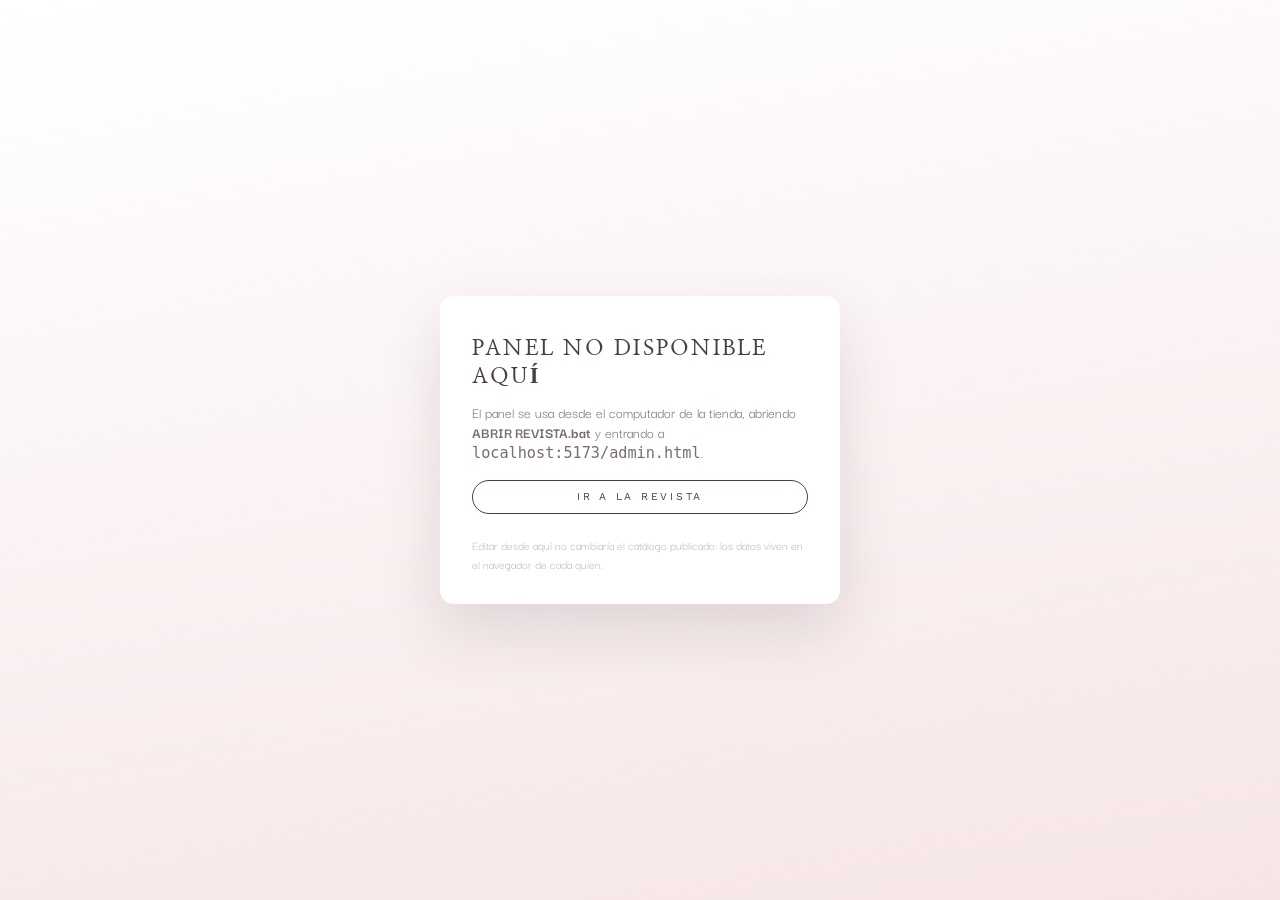
==== commit 74188327: "Quitar lectura automatica y rehacer el sonido de pasar hoja El sonido anterior era ruido rosa con un" ====
--- a/admin.html
+++ b/admin.html
@@ -427,10 +427,6 @@
               <option value="EUR">Euro (EUR)</option>
             </select>
           </div>
-          <div>
-            <label class="campo-rotulo" for="cSegundos">Segundos por página en lectura automática</label>
-            <input class="campo" id="cSegundos" type="number" min="2" max="30">
-          </div>
         </div>
 
         <h3 class="bloque__titulo">Contraseña del panel</h3>
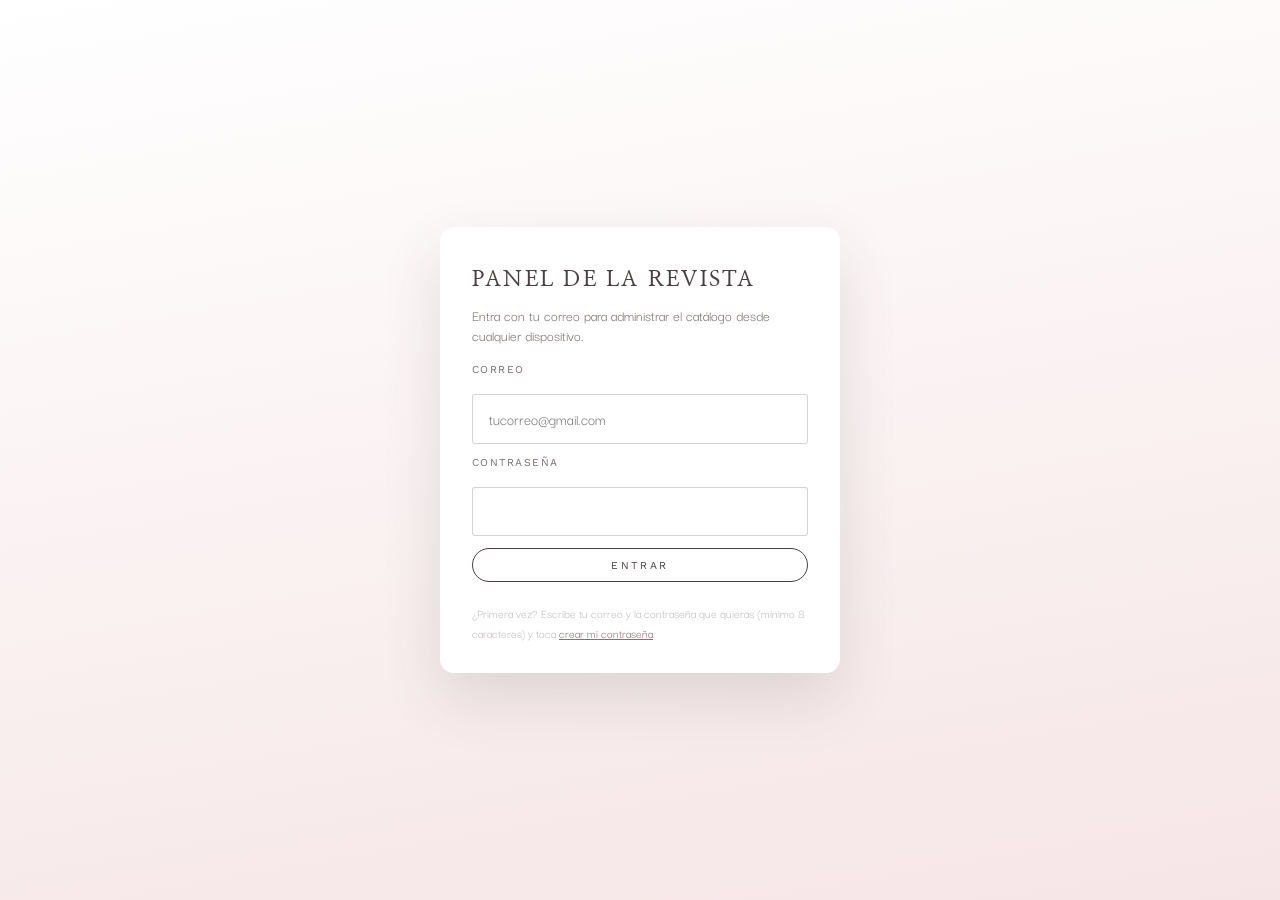
==== commit 0e87daf0: "El catalogo pasa a Supabase: editable desde cualquier dispositivo - js/nube.js: acceso a Supabase po" ====
--- a/admin.html
+++ b/admin.html
@@ -18,18 +18,29 @@
 <body class="admin">
 
 <!-- ══════════ LOGIN ══════════ -->
-<!-- Seguridad básica de fachada: la clave vive en localStorage del navegador.
-     Cualquiera con acceso al equipo puede verla. Para seguridad real
-     hace falta un backend con usuarios y sesiones. -->
+<!-- Acceso real contra Supabase. La contraseña nunca viaja en el código ni
+     se guarda en el navegador: solo se guarda el permiso de sesión, que
+     caduca y se renueva solo. Quién puede editar lo decide la base de datos
+     según el correo (ver sql/supabase.sql). -->
 <section class="acceso" id="acceso">
-  <form class="acceso__caja" id="formAcceso" autocomplete="off">
+  <form class="acceso__caja" id="formAcceso" autocomplete="on">
     <h1 class="acceso__titulo">Panel de la revista</h1>
-    <p class="acceso__ayuda">Ingresa la contraseña para administrar el catálogo.</p>
+    <p class="acceso__ayuda">Entra con tu correo para administrar el catálogo desde cualquier dispositivo.</p>
+
+    <label class="campo-rotulo" for="correoAcceso">Correo</label>
+    <input class="campo" type="email" id="correoAcceso" required
+           autocomplete="username" placeholder="tucorreo@gmail.com">
+
     <label class="campo-rotulo" for="claveAcceso">Contraseña</label>
     <input class="campo" type="password" id="claveAcceso" required autocomplete="current-password">
-    <p class="acceso__error" id="errorAcceso" hidden>Contraseña incorrecta.</p>
+
+    <p class="acceso__error" id="errorAcceso" hidden></p>
     <button class="boton boton--primario" type="submit">Entrar</button>
-    <p class="acceso__nota">Seguridad básica de fachada; para seguridad real hace falta un backend.</p>
+
+    <p class="acceso__nota">
+      ¿Primera vez? Escribe tu correo y la contraseña que quieras (mínimo 8 caracteres)
+      y toca <button type="button" class="enlace-texto" id="btnCrearClave">crear mi contraseña</button>.
+    </p>
   </form>
 </section>
 
@@ -49,6 +60,7 @@
       <button class="menu__item" data-vista="datos">Respaldo</button>
     </nav>
     <div class="lateral__pie">
+      <span class="enlace-sutil" id="correoSesion"></span>
       <a class="enlace-sutil" href="index.html" target="_blank" rel="noopener">Ver la revista ↗</a>
       <button class="enlace-sutil" id="btnSalir">Cerrar sesión</button>
     </div>
@@ -416,6 +428,17 @@
         </div>
         <div class="fila fila--doble">
           <div>
+            <label class="campo-rotulo" for="cSonido">Sonido al pasar la hoja</label>
+            <div style="display:flex; gap:8px">
+              <select class="campo" id="cSonido">
+                <option value="suave">Suave — hoja fina, discreto</option>
+                <option value="revista">Revista — papel satinado, crujiente</option>
+                <option value="grueso">Grueso — cartulina, más grave</option>
+              </select>
+              <button class="boton boton--linea" type="button" id="btnProbarSonido">Probar</button>
+            </div>
+          </div>
+          <div>
             <label class="campo-rotulo" for="cMoneda">Moneda</label>
             <select class="campo" id="cMoneda">
               <option value="COP">Peso colombiano (COP)</option>
@@ -429,44 +452,54 @@
           </div>
         </div>
 
-        <h3 class="bloque__titulo">Contraseña del panel</h3>
-        <div class="fila fila--doble">
-          <div><label class="campo-rotulo" for="cClave1">Nueva contraseña</label><input class="campo" id="cClave1" type="password" autocomplete="new-password"></div>
-          <div><label class="campo-rotulo" for="cClave2">Repítela</label><input class="campo" id="cClave2" type="password" autocomplete="new-password"></div>
-        </div>
-
         <div class="acciones-editor">
           <button class="boton boton--primario" type="submit">Guardar ajustes</button>
         </div>
       </form>
+
+      <div class="bloque bloque--formulario" style="margin-top:22px">
+        <h3 class="bloque__titulo">Cambiar mi contraseña</h3>
+        <p class="bloque__texto">
+          Es la que usas para entrar a este panel desde cualquier dispositivo.
+        </p>
+        <div class="fila fila--doble">
+          <div>
+            <label class="campo-rotulo" for="cClaveNueva">Nueva contraseña</label>
+            <input class="campo" id="cClaveNueva" type="password" autocomplete="new-password">
+          </div>
+          <div>
+            <label class="campo-rotulo" for="cClaveNueva2">Repítela</label>
+            <input class="campo" id="cClaveNueva2" type="password" autocomplete="new-password">
+          </div>
+        </div>
+        <div class="acciones-editor">
+          <button class="boton boton--linea" type="button" id="btnCambiarClave">Cambiar contraseña</button>
+        </div>
+      </div>
     </section>
 
     <!-- ── RESPALDO ── -->
     <section class="vista" id="vista-datos">
       <header class="vista__cabecera">
         <h2>Respaldo</h2>
-        <p>Publica tu catálogo, guarda una copia o pásala a otro computador.</p>
+        <p>Copias de seguridad de tu catálogo.</p>
       </header>
 
       <div class="bloque" style="margin-bottom:22px">
-        <h3 class="bloque__titulo">Publicar para compartir el link</h3>
+        <h3 class="bloque__titulo">Todo se publica solo</h3>
         <p class="bloque__texto">
-          Tus prendas viven en <strong>este</strong> navegador. Para que se vean en
-          el celular de tus clientas hay que publicarlas. Son tres pasos:
+          Tu catálogo vive en la nube. Cada cambio que guardas aquí se ve
+          <strong>al instante</strong> en el link de tus clientas, sin subir
+          archivos ni volver a publicar la carpeta. Y puedes entrar a este panel
+          desde el celular, la tablet o cualquier computador con tu correo.
         </p>
-        <ol class="pasos">
-          <li>Toca <strong>Generar datos.json</strong>. Se descarga un archivo.</li>
-          <li>Mételo en la carpeta del proyecto, al lado de <code>index.html</code>.</li>
-          <li>Vuelve a subir la carpeta a Netlify. Listo: el link ya muestra tu catálogo.</li>
-        </ol>
-        <button class="boton boton--primario" id="btnPublicar">Generar datos.json</button>
-        <p class="bloque__texto" id="pesoPublicar" style="margin:12px 0 0"></p>
+        <p class="bloque__texto" id="estadoNube"></p>
       </div>
 
       <div class="dos-columnas">
         <div class="bloque">
           <h3 class="bloque__titulo">Exportar</h3>
-          <p class="bloque__texto">Descarga un archivo <code>.json</code> con productos, páginas, ajustes y fotos.</p>
+          <p class="bloque__texto">Descarga un archivo <code>.json</code> con productos, páginas y ajustes. Las fotos se quedan en la nube.</p>
           <button class="boton boton--primario" id="btnExportar">Descargar respaldo</button>
         </div>
         <div class="bloque">
--- a/css/magazine.css
+++ b/css/magazine.css
@@ -344,7 +344,10 @@
   display:flex; flex-direction:column;
   color:var(--tinta); background:var(--papel);
   container-type:inline-size;
-  font-size:clamp(12px, 2.8cqw, 19px);
+  /* Todo el interior de la página se mide en em sobre este tamaño. El mínimo
+     no puede ser muy alto: en un celular la página es angosta y, si forzamos
+     letra grande, la ficha del producto crece más de lo que cabe y se corta. */
+  font-size:clamp(10.5px, 2.8cqw, 19px);
 }
 .pagina__medio{ position:absolute; inset:0; overflow:hidden; }
 .pagina__medio img{ width:100%; height:100%; object-fit:cover; display:block; }
@@ -624,6 +627,37 @@
   line-height:1.5; letter-spacing:.3em;
 }
 
+/* ═══════════════════════════════════════════════════════════════
+   PÁGINAS ANGOSTAS (celular)
+   Consulta de contenedor, no de pantalla: se aplica cuando la PÁGINA
+   es chica, así también acierta en la vista previa del panel.
+   Aprieta los espacios en vez de encoger la letra, para que la ficha
+   del producto quepa entera sin que haya que achicar el texto.
+   ═══════════════════════════════════════════════════════════════ */
+@container (max-width: 430px){
+  .pagina__cuerpo{ padding:5.5cqw 5.5cqw 7cqw; }
+  .pagina__filete{ inset:2.8cqw; }
+  .pagina__folio{ bottom:1.6cqw; }
+
+  .producto__info{ padding-top:.85em; }
+  .producto__nombre{ font-size:1.45em; margin:.2em 0 .25em; }
+  .producto__desc{
+    font-size:.88em; line-height:1.5; margin-bottom:.6em;
+    display:-webkit-box; -webkit-line-clamp:3; -webkit-box-orient:vertical; overflow:hidden;
+  }
+  .producto__precios{ margin-bottom:.6em; }
+  .producto__opciones{ gap:1em; margin-bottom:.75em; }
+  .opcion__rotulo{ margin-bottom:.4em; }
+  .boton{ padding:.75em 1.4em; }
+
+  .indice__fila{ padding:.62em 0; }
+  .editorial__cita{ font-size:1.5em; }
+  .doble__cuerpo{ padding:5cqw 5cqw 6.5cqw; }
+  .lookbook{ gap:.5em; }
+  .contra__cuerpo{ gap:.7em; }
+  .contra__dato{ line-height:1.7; }
+}
+
 /* ═══════════ ZOOM DE PÁGINA ═══════════ */
 .libro-marco.zoom{ cursor:zoom-out; }
 .libro-marco.zoom .libro{ transition:transform .35s ease; }
--- a/css/admin.css
+++ b/css/admin.css
@@ -42,6 +42,12 @@
 }
 .acceso__ayuda{ margin:0 0 6px; font-size:.95rem; color:var(--gris-marca); }
 .acceso__error{ margin:0; color:var(--peligro); font-size:.9rem; }
+.enlace-texto{
+  background:none; border:none; padding:0; cursor:pointer;
+  font:inherit; color:var(--acento); text-decoration:underline;
+}
+.enlace-texto:hover{ color:var(--tinta); }
+
 .acceso__nota{ margin:10px 0 0; font-size:.8rem; color:var(--gris-45); line-height:1.5; }
 
 /* ═══════════ ESTRUCTURA ═══════════ */
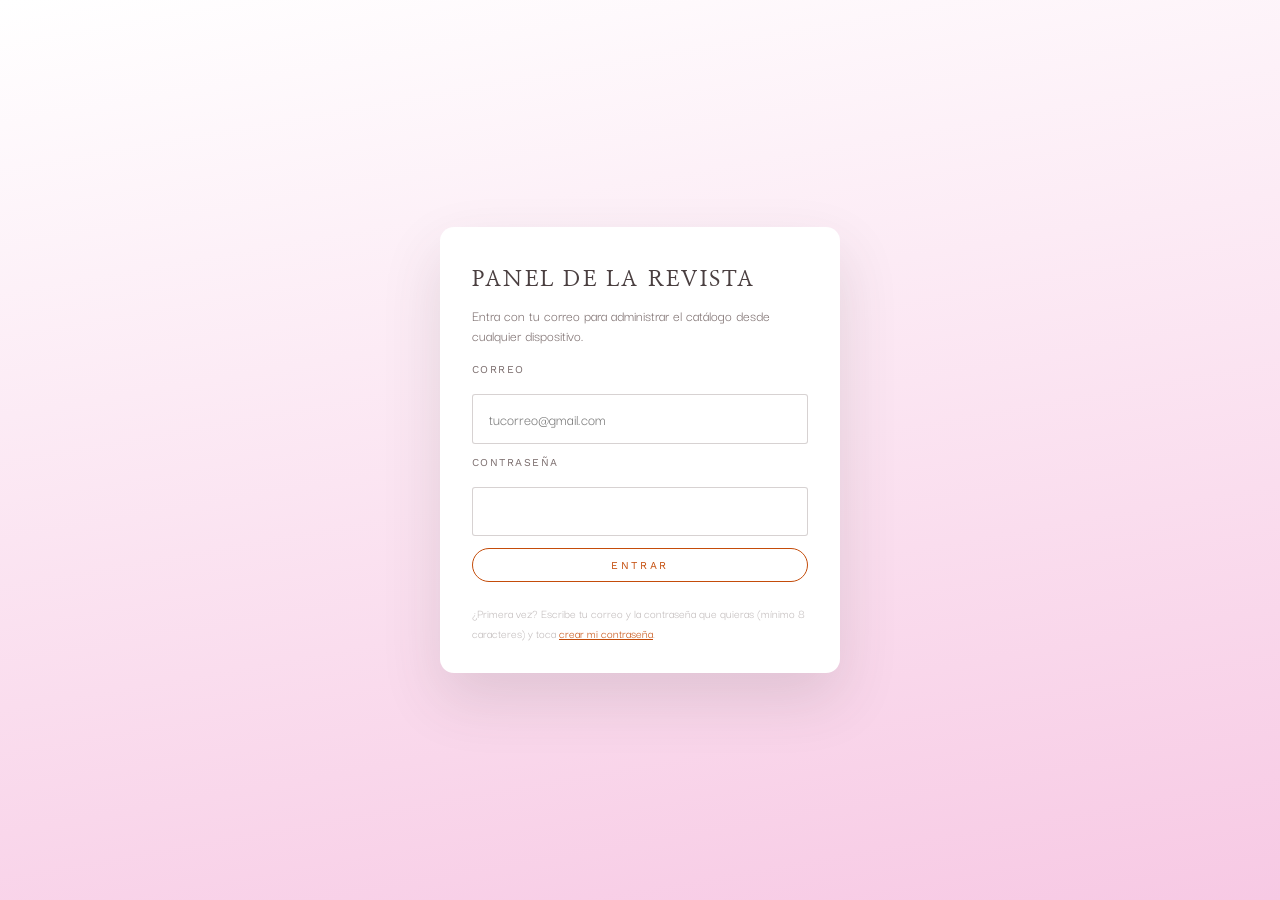
==== commit d4ac971c: "Logo real de BY VAL y paleta con el naranja y el rosa de la marca El naranja se midio del archivo de" ====
--- a/admin.html
+++ b/admin.html
@@ -5,7 +5,7 @@
   <meta name="viewport" content="width=device-width, initial-scale=1">
   <title>Panel — Revista</title>
   <meta name="robots" content="noindex, nofollow">
-  <link rel="icon" href="assets/favicon.svg" type="image/svg+xml">
+  <link rel="icon" href="assets/favicon.png" type="image/png">
 
   <link rel="preconnect" href="https://fonts.googleapis.com">
   <link rel="preconnect" href="https://fonts.gstatic.com" crossorigin>
--- a/css/magazine.css
+++ b/css/magazine.css
@@ -7,8 +7,11 @@
 
 :root{
   /* ── Paleta BY VAL, en clave pastel ────────────────────────── */
-  --rosa-palo:   #F2D8D8;   /* color de marca */
-  --rosa-claro:  #FCEFEF;   /* fondos muy suaves */
+  --naranja:     #F06820;   /* EL naranja del logo, medido del archivo */
+  --naranja-leer:#C44C0A;   /* el mismo, más profundo, para texto pequeño */
+  --rosa-marca:  #EDA2D5;   /* el rosa del logo */
+  --rosa-palo:   #F7C9E4;   /* rosa suave de la marca */
+  --rosa-claro:  #FDEAF6;   /* fondos muy suaves */
   --crema:       #FDF6F0;   /* blanco cálido */
   --lila:        #E9DDF3;   /* pastel */
   --cielo:       #DCE8F5;   /* pastel */
@@ -17,8 +20,8 @@
   --gris-marca:  #7A6C6C;   /* secundario, rótulos, botones */
   --tinta:       #4A3F40;   /* texto principal */
   --papel:       #FFFFFF;   /* la hoja de la revista */
-  --acento:      #A4626F;   /* rosa profundo: precios y énfasis */
-  --vivo:        #E8845E;   /* durazno quemado: etiquetas de oferta */
+  --acento:      #C44C0A;   /* naranja legible: precios y énfasis */
+  --vivo:        #F06820;   /* el naranja pleno, para bloques y etiquetas */
 
   /* ── Derivados con transparencia (siempre por variable) ────── */
   --tinta-04: rgba(74,63,64,.04);
@@ -34,8 +37,9 @@
   --papel-70: rgba(255,255,255,.70);
   --papel-92: rgba(255,255,255,.92);
 
-  --rosa-40:  rgba(242,216,216,.40);
-  --rosa-75:  rgba(242,216,216,.75);
+  --rosa-40:  rgba(247,201,228,.40);
+  --rosa-75:  rgba(247,201,228,.75);
+  --naranja-15: rgba(240,104,32,.15);
   --gris-14:  rgba(122,108,108,.16);
   --gris-28:  rgba(122,108,108,.30);
   --gris-45:  rgba(122,108,108,.48);
@@ -43,15 +47,15 @@
   /* Velo claro sobre las fotos: aclara en vez de oscurecer */
   --velo-claro: linear-gradient(to top,
                   rgba(255,255,255,.92) 0%,
-                  rgba(252,239,239,.62) 42%,
+                  rgba(253,234,246,.66) 42%,
                   rgba(255,255,255,.10) 78%,
                   transparent 100%);
   --velo-modal: rgba(74,63,64,.32);
 
   /* Fondo de la escena: blanco que cae en rosa palo */
   --fondo-a: #FFFFFF;
-  --fondo-b: #FDF7F7;
-  --fondo-c: #F6E5E6;
+  --fondo-b: #FDEDF7;
+  --fondo-c: #F7C9E4;
 
   /* Sombras suaves, nunca duras */
   --sombra-suave: 0 10px 30px var(--tinta-08);
@@ -109,27 +113,26 @@
 .cargando{
   position:fixed; inset:0; z-index:90;
   display:grid; place-content:center; justify-items:center; gap:22px;
-  background:var(--papel);
+  background:linear-gradient(160deg, var(--rosa-claro), var(--rosa-palo));
   transition:opacity .6s ease, visibility .6s;
 }
 .cargando.oculta{ opacity:0; visibility:hidden; }
-.cargando__logo{ width:170px; height:100px; }
-.cargando__logo .trazo{
-  fill:none; stroke:var(--tinta); stroke-width:3;
-  stroke-linecap:round; stroke-linejoin:round;
-  stroke-dasharray:400; stroke-dashoffset:400;
-  animation:dibujar 1.8s var(--ease-hoja) forwards;
-}
-.cargando__logo .trazo--2{ animation-delay:.35s; stroke:var(--gris-marca); }
-@keyframes dibujar{ to{ stroke-dashoffset:0; } }
+.cargando__logo{
+  width:min(230px, 55vw); height:auto; display:block;
+  animation:entrarLogo 1.1s var(--ease-hoja) both;
+}
+@keyframes entrarLogo{
+  from{ opacity:0; transform:scale(.86) rotate(-4deg); }
+  to{ opacity:1; transform:none; }
+}
 .cargando__texto{
   margin:0; font-family:var(--etiqueta);
   font-size:.72rem; letter-spacing:.32em; text-transform:uppercase;
-  color:var(--gris-marca);
-}
-.cargando__barra{ width:180px; height:2px; background:var(--rosa-palo); overflow:hidden; }
+  color:var(--naranja-leer);
+}
+.cargando__barra{ width:180px; height:3px; background:var(--papel-70); overflow:hidden; border-radius:3px; }
 .cargando__barra span{
-  display:block; height:100%; width:40%; background:var(--gris-marca);
+  display:block; height:100%; width:40%; background:var(--naranja);
   animation:correr 1.2s ease-in-out infinite;
 }
 @keyframes correr{ 0%{transform:translateX(-100%)} 100%{transform:translateX(350%)} }
@@ -150,12 +153,8 @@
 .barra--arriba{ justify-content:space-between; }
 .barra--abajo{ justify-content:center; gap:16px; }
 
-.barra__marca{
-  font-family:var(--serif); font-weight:700;
-  font-size:clamp(.95rem, 2vw, 1.2rem);
-  letter-spacing:.3em; text-transform:uppercase; color:var(--tinta);
-  white-space:nowrap; overflow:hidden; text-overflow:ellipsis;
-}
+.barra__marca{ display:flex; align-items:center; }
+.barra__marca img{ height:clamp(26px, 4vw, 38px); width:auto; display:block; }
 .barra__acciones{ display:flex; gap:4px; flex-wrap:wrap; justify-content:flex-end; }
 
 .icono{
@@ -300,12 +299,12 @@
 .deslizador input[type=range]::-moz-range-track{ height:2px; background:var(--gris-14); }
 .deslizador input[type=range]::-webkit-slider-thumb{
   appearance:none; width:13px; height:13px; margin-top:-5.5px; border-radius:50%;
-  background:var(--tinta); border:2px solid var(--papel);
+  background:var(--naranja); border:2px solid var(--papel);
   box-shadow:0 0 0 3px var(--rosa-75);
 }
 .deslizador input[type=range]::-moz-range-thumb{
   width:13px; height:13px; border-radius:50%;
-  background:var(--tinta); border:2px solid var(--papel);
+  background:var(--naranja); border:2px solid var(--papel);
 }
 .miniatura{
   position:absolute; bottom:28px; width:120px; height:160px;
@@ -333,7 +332,7 @@
   color:var(--tinta);
   animation:latir 2.4s ease-in-out infinite;
 }
-.invitacion__linea{ width:42px; height:1px; background:var(--gris-marca); }
+.invitacion__linea{ width:42px; height:2px; background:var(--naranja); }
 @keyframes latir{ 0%,100%{opacity:.5} 50%{opacity:1} }
 
 /* ═══════════════════════════════════════════════════════════════
@@ -391,10 +390,12 @@
 .portada{ color:var(--tinta); }
 .portada__cuerpo{ justify-content:space-between; align-items:center; text-align:center; }
 .portada__marca{
-  font-family:var(--serif); font-weight:700;
-  font-size:2.7em; line-height:1.05; letter-spacing:.2em; text-transform:uppercase;
-  cursor:pointer; background:none; border:none; color:inherit;
-  text-shadow:0 2px 24px var(--papel-92);
+  cursor:pointer; background:none; border:none; padding:0;
+  display:block; width:min(62cqw, 78%);
+}
+.portada__marca img{
+  width:100%; height:auto; display:block;
+  filter:drop-shadow(0 6px 18px var(--papel-92));
 }
 .portada__temporada{
   font-family:var(--etiqueta);
@@ -429,7 +430,7 @@
 .indice__fila:hover{ color:var(--acento); padding-left:.5em; }
 .indice__nombre{ font-family:var(--serif); font-size:1.05em; }
 .indice__puntos{ flex:1; border-bottom:1px dotted var(--gris-28); transform:translateY(-.25em); }
-.indice__num{ font-family:var(--etiqueta); font-size:.78em; letter-spacing:.08em; color:var(--gris-marca); font-variant-numeric:tabular-nums; }
+.indice__num{ font-family:var(--etiqueta); font-size:.78em; letter-spacing:.08em; color:var(--acento); font-variant-numeric:tabular-nums; }
 
 /* --- Editorial --- */
 .editorial{ color:var(--tinta); }
@@ -459,7 +460,7 @@
 .producto__etiqueta{
   position:absolute; top:.9em; left:.9em; z-index:3;
   padding:.4em .9em; border-radius:999px;
-  background:var(--rosa-palo); color:var(--tinta);
+  background:var(--acento); color:var(--papel);
   font-family:var(--etiqueta); font-size:.55em; letter-spacing:.2em; text-transform:uppercase;
 }
 .producto__corazon{
@@ -470,7 +471,7 @@
   transition:transform .25s var(--ease-hoja);
 }
 .producto__corazon svg{ width:1.1em; height:1.1em; fill:none; stroke:var(--tinta); stroke-width:1.6; }
-.producto__corazon.marcado svg{ fill:var(--acento); stroke:var(--acento); }
+.producto__corazon.marcado svg{ fill:var(--naranja); stroke:var(--naranja); }
 .producto__corazon.marcado{ animation:pulso .55s var(--ease-hoja); }
 @keyframes pulso{ 0%{transform:scale(1)} 40%{transform:scale(1.35)} 100%{transform:scale(1)} }
 
@@ -525,8 +526,8 @@
   transition:background .3s ease, color .3s ease, border-color .3s ease, transform .3s ease;
 }
 .boton:hover{ background:var(--gris-marca); color:var(--papel); }
-.boton--primario{ border-color:var(--tinta); color:var(--tinta); }
-.boton--primario:hover{ background:var(--tinta); color:var(--papel); transform:translateY(-1px); }
+.boton--primario{ border-color:var(--acento); color:var(--acento); }
+.boton--primario:hover{ background:var(--acento); color:var(--papel); transform:translateY(-1px); }
 .boton--linea{ border-color:var(--gris-28); }
 .boton--fantasma{ border-color:var(--gris-28); color:var(--tinta); background:var(--papel-70); }
 .boton--fantasma:hover{ background:var(--rosa-palo); color:var(--tinta); }
@@ -755,7 +756,7 @@
 .petalos{ position:absolute; inset:0; pointer-events:none; z-index:30; overflow:hidden; }
 .petalo{
   position:absolute; top:-8%; width:16px; height:16px;
-  background:var(--rosa-palo); border-radius:60% 0 60% 0;
+  background:var(--rosa-marca); border-radius:60% 0 60% 0;
   animation:caer linear forwards;
 }
 @keyframes caer{ to{ transform:translateY(115vh) rotate(540deg); opacity:0; } }
